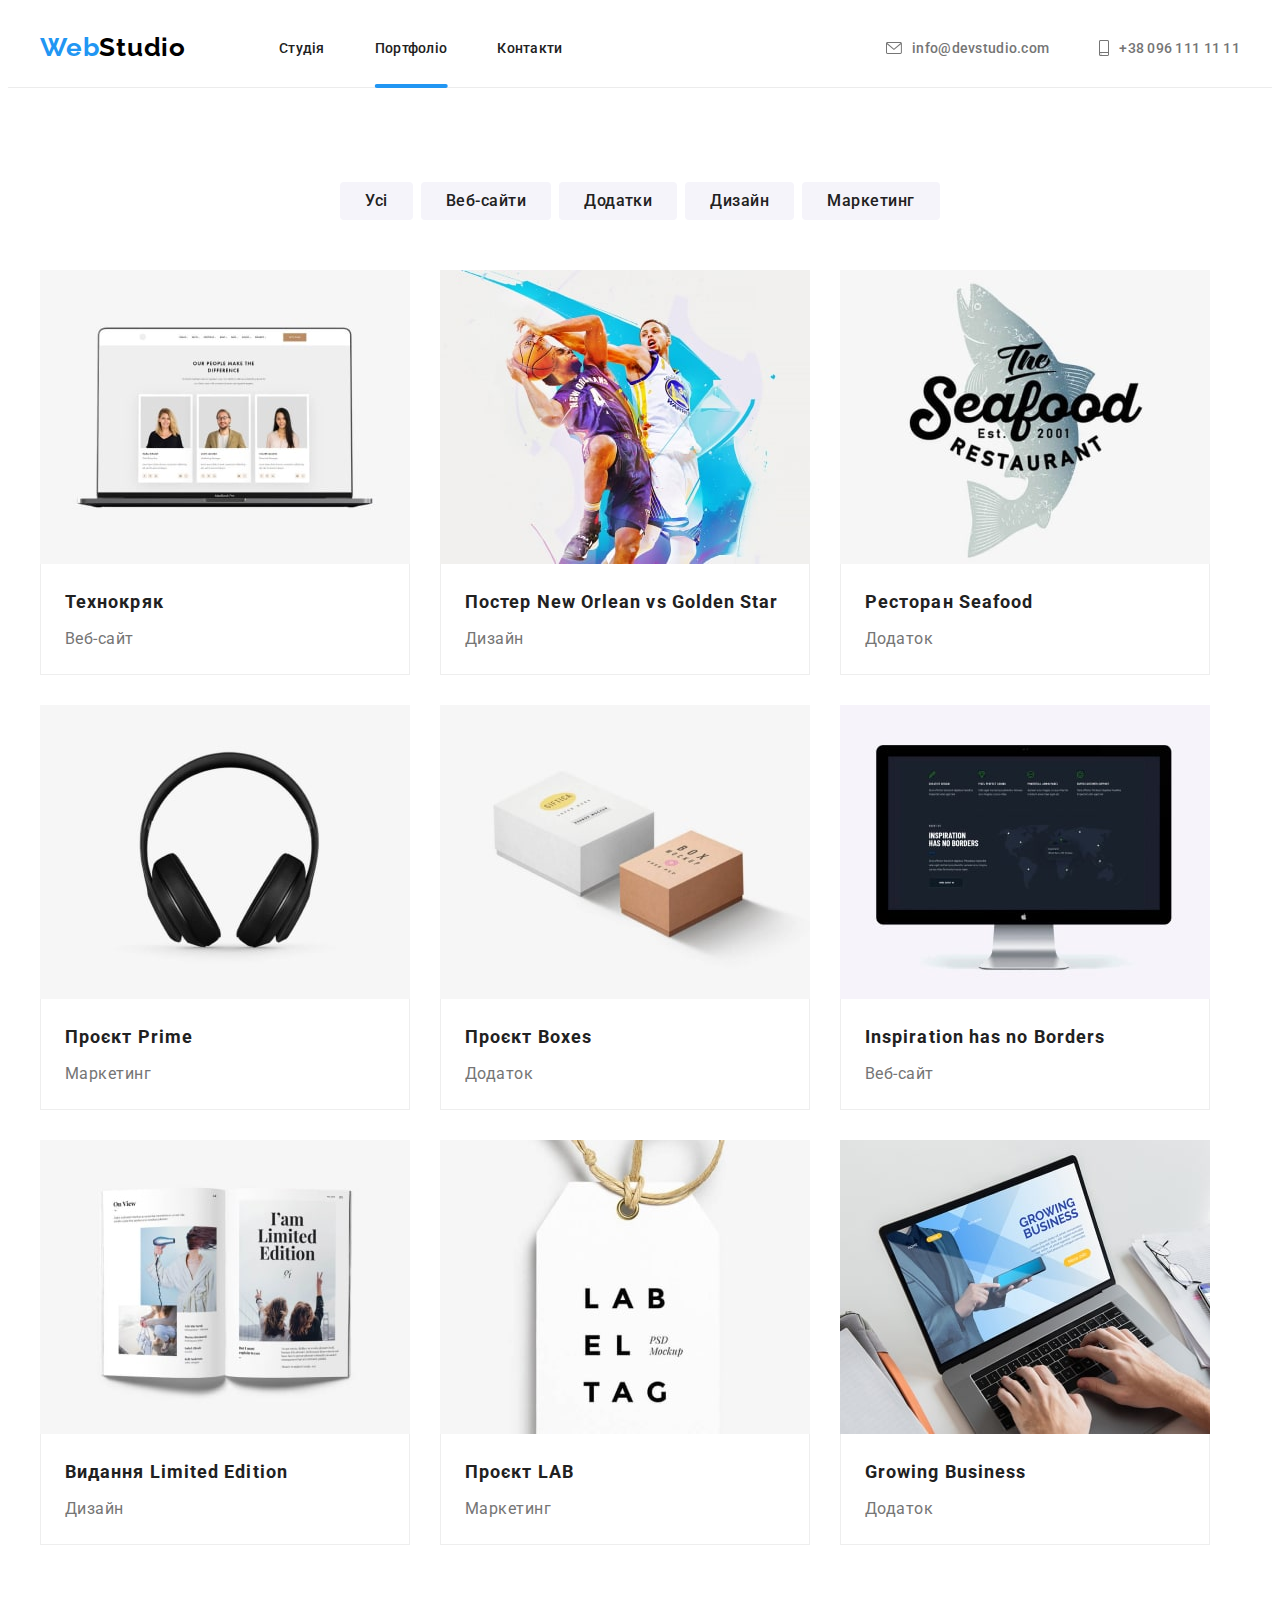
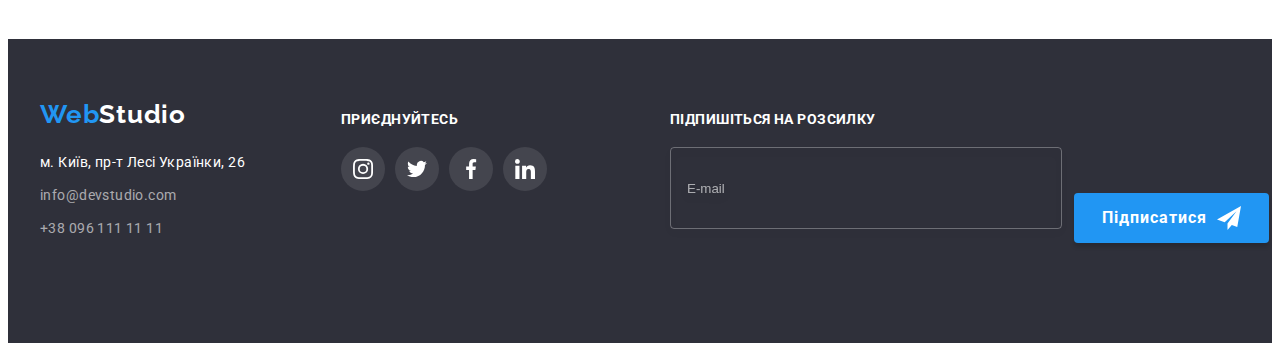
==== portfolio.html @ cdec8ac4 "Build-1" ====
<!DOCTYPE html>
<html lang="en">
  <head>
    <meta charset="UTF-8" />
    <meta http-equiv="X-UA-Compatible" content="IE=edge" />
    <meta name="viewport" content="width=device-width, initial-scale=1.0" />
    <link
      rel="stylesheet"
      href="https://cdnjs.cloudflare.com/ajax/libs/modern-normalize/1.1.0/modern-normalize.min.css"
      integrity="sha512-wpPYUAdjBVSE4KJnH1VR1HeZfpl1ub8YT/NKx4PuQ5NmX2tKuGu6U/JRp5y+Y8XG2tV+wKQpNHVUX03MfMFn9Q=="
      crossorigin="anonymous"
      referrerpolicy="no-referrer"
    />
    <link rel="stylesheet" href="./css/main.min.css" />
    <title>Портфоліо</title>
    <link rel="preconnect" href="https://fonts.googleapis.com" />
    <link rel="preconnect" href="https://fonts.gstatic.com" crossorigin />
    <link
      href="https://fonts.googleapis.com/css2?family=Raleway:wght@700&family=Roboto:wght@400;500;700;900&display=swap"
      rel="stylesheet"
    />
  </head>

  <body>
    <header class="header">
      <div class="container">
        <a href="./index.html" class="header__logo link"><span>Web</span>Studio</a>

        <nav class="header-nav">
          <ul class="header-nav__list list">
            <li><a href="./index.html" class="header-nav__link link">Студія</a></li>
            <li><a href="./portfolio.html" class="header-nav__link link current">Портфоліо</a></li>
            <li><a href="#" class="header-nav__link link">Контакти</a></li>
          </ul>
        </nav>

        <ul class="header-address list">
          <li>
            <a href="mailto:info@devstudio.com" class="header-address__link link">
              <svg class="header-address__icon" width="16" height="16">
                <use href="./images/icons.svg#konvert"></use>
              </svg>
              info@devstudio.com
            </a>
          </li>
          <li>
            <a href="tel:+380961111111" class="header-address__link link">
              <svg class="header-address__icon" width="10" height="16">
                <use href="./images/icons.svg#smartphone"></use>
              </svg>
              +38 096 111 11 11
            </a>
          </li>
        </ul>
      </div>
    </header>

    <main>
      <section class="features section">
        <div class="container">
          <ul class="features__list-buttons list">
            <li class="features__button-item"><button type="button" class="features__button btn">Усі</button></li>

            <li class="features__button-item"><button type="button" class="features__button btn">Веб-сайти</button></li>

            <li class="features__button-item"><button type="button" class="features__button btn">Додатки</button></li>

            <li class="features__button-item"><button type="button" class="features__button btn">Дизайн</button></li>

            <li class="features__button-item"><button type="button" class="features__button btn">Маркетинг</button></li>
          </ul>

          <ul class="features__list list">
            <li class="features__items">
              <a href="#" class="features__link link">
                <div class="features__thumb">
                  <img class="features__img" src="./images/portfolio_img_1.jpg" alt="Ноутбук з веб-сайтом" />
                  <p class="features__info">
                    Ресурс пропонує комплексні пропозиції з різним рівнем функціоналу та сервісів. Все це дозволить
                    відвідувачу отримати вичерпні відомості про компанію чи приватну особу.
                  </p>
                </div>
                <div class="features__desc">
                  <h3 class="features__title">Технокряк</h3>
                  <p class="features__text">Веб-сайт</p>
                </div>
              </a>
            </li>

            <li class="features__items">
              <a href="#" class="features__link link">
                <div class="features__thumb">
                  <img class="features__img" src="./images/portfolio_img_2.jpg" alt="Два баскетболіста змагаються за м'яч" />
                  <p class="features__info">
                    Ресурс пропонує комплексні пропозиції з різним рівнем функціоналу та сервісів. Все це дозволить
                    відвідувачу отримати вичерпні відомості про компанію чи приватну особу.
                  </p>
                </div>
                <div class="features__desc">
                  <h3 class="features__title">Постер New Orlean vs Golden Star</h3>
                  <p class="features__text">Дизайн</p>
                </div>
              </a>
            </li>

            <li class="features__items">
              <a href="#" class="features__link link">
                <div class="features__thumb">
                  <img class="features__img" src="./images/portfolio_img_3.jpg" alt="Лого ресторану Seafood" />
                  <p class="features__info">
                    Ресурс пропонує комплексні пропозиції з різним рівнем функціоналу та сервісів. Все це дозволить
                    відвідувачу отримати вичерпні відомості про компанію чи приватну особу.
                  </p>
                </div>
                <div class="features__desc">
                  <h3 class="features__title">Ресторан Seafood</h3>
                  <p class="features__text">Додаток</p>
                </div>
              </a>
            </li>

            <li class="features__items">
              <a href="#" class="features__link link">
                <div class="features__thumb">
                  <img class="features__img" src="./images/portfolio_img_4.jpg" alt="Навушники" />
                  <p class="features__info">
                    Ресурс пропонує комплексні пропозиції з різним рівнем функціоналу та сервісів. Все це дозволить
                    відвідувачу отримати вичерпні відомості про компанію чи приватну особу.
                  </p>
                </div>
                <div class="features__desc">
                  <h3 class="features__title">Проєкт Prime</h3>
                  <p class="features__text">Маркетинг</p>
                </div>
              </a>
            </li>

            <li class="features__items">
              <a href="#" class="features__link link">
                <div class="features__thumb">
                  <img class="features__img" src="./images/portfolio_img_5.jpg" alt="Біла та бєжева коробочки" />
                  <p class="features__info">
                    Ресурс пропонує комплексні пропозиції з різним рівнем функціоналу та сервісів. Все це дозволить
                    відвідувачу отримати вичерпні відомості про компанію чи приватну особу.
                  </p>
                </div>
                <div class="features__desc">
                  <h3 class="features__title">Проєкт Boxes</h3>
                  <p class="features__text">Додаток</p>
                </div>
              </a>
            </li>

            <li class="features__items">
              <a href="#" class="features__link link">
                <div class="features__thumb">
                  <img class="features__img" src="./images/portfolio_img_6.jpg" alt="Монітор з веб-сайтом" />
                  <p class="features__info">
                    Ресурс пропонує комплексні пропозиції з різним рівнем функціоналу та сервісів. Все це дозволить
                    відвідувачу отримати вичерпні відомості про компанію чи приватну особу.
                  </p>
                </div>
                <div class="features__desc">
                  <h3 class="features__title">Inspiration has no Borders</h3>
                  <p class="features__text">Веб-сайт</p>
                </div>
              </a>
            </li>

            <li class="features__items">
              <a href="#" class="features__link link">
                <div class="features__thumb">
                  <img
                    class="features__img"
                    src="./images/portfolio_img_7.jpg"
                    alt="Журнал із заголовком 'I'm Limited Edition'"
                  />
                  <p class="features__info">
                    Ресурс пропонує комплексні пропозиції з різним рівнем функціоналу та сервісів. Все це дозволить
                    відвідувачу отримати вичерпні відомості про компанію чи приватну особу.
                  </p>
                </div>
                <div class="features__desc">
                  <h3 class="features__title">Видання Limited Edition</h3>
                  <p class="features__text">Дизайн</p>
                </div>
              </a>
            </li>

            <li class="features__items">
              <a href="#" class="features__link link">
                <div class="features__thumb">
                  <img class="features__img" src="./images/portfolio_img_8.jpg" alt="Бірка з надписом LAB EL TAG" />
                  <p class="features__info">
                    Ресурс пропонує комплексні пропозиції з різним рівнем функціоналу та сервісів. Все це дозволить
                    відвідувачу отримати вичерпні відомості про компанію чи приватну особу.
                  </p>
                </div>
                <div class="features__desc">
                  <h3 class="features__title">Проєкт LAB</h3>
                  <p class="features__text">Маркетинг</p>
                </div>
              </a>
            </li>

            <li class="features__items">
              <a href="#" class="features__link link">
                <div class="features__thumb">
                  <img class="features__img" src="./images/portfolio_img_9.jpg" alt="Процес роботи за ноутбуком" />
                  <p class="features__info">
                    Ресурс пропонує комплексні пропозиції з різним рівнем функціоналу та сервісів. Все це дозволить
                    відвідувачу отримати вичерпні відомості про компанію чи приватну особу.
                  </p>
                </div>
                <div class="features__desc">
                  <h3 class="features__title">Growing Business</h3>
                  <p class="features__text">Додаток</p>
                </div>
              </a>
            </li>
          </ul>
        </div>
      </section>
    </main>

    <footer class="footer">
      <div class="container">
        <section class="footer__section">
          <div class="footer__address">
            <a href="./index.html" class="footer__logo link"><span>Web</span>Studio</a>

            <ul class="footer__address-list list">
              <li class="footer__address-item">
                <a
                  href="https://goo.gl/maps/K3Tcxi26pdAdYk2GA"
                  target="_blank"
                  rel="noopener noreferrer nofollow"
                  class="footer__links link"
                  >м. Київ, пр-т Лесі Українки, 26
                </a>
              </li>
              <li class="footer__address-item">
                <a href="mailto:info@devstudio.com" class="footer__links link">info@devstudio.com</a>
              </li>
              <li class="footer__address-item">
                <a href="tel:+380961111111" class="footer__links link">+38 096 111 11 11</a>
              </li>
            </ul>
          </div>

          <div class="footer__social">
            <h3 class="footer__social-title">Приєднуйтесь</h3>

            <ul class="footer__social-list list">
              <li class="footer__social-item">
                <a href="#" class="footer__social-link link">
                  <svg class="footer__social-icon" width="20" height="20">
                    <use href="./images/icons.svg#instagram"></use>
                  </svg>
                </a>
              </li>
              <li class="footer__social-item">
                <a href="#" class="footer__social-link link">
                  <svg class="footer__social-icon" width="20" height="20">
                    <use href="./images/icons.svg#twitter"></use>
                  </svg>
                </a>
              </li>
              <li class="footer__social-item">
                <a href="#" class="footer__social-link">
                  <svg class="footer__social-icon" width="20" height="20">
                    <use href="./images/icons.svg#facebook"></use>
                  </svg>
                </a>
              </li>
              <li class="footer__social-item">
                <a href="#" class="footer__social-link">
                  <svg class="footer__social-icon" width="20" height="20">
                    <use href="./images/icons.svg#linkedin"></use>
                  </svg>
                </a>
              </li>
            </ul>
          </div>

          <form class="footer__form">
            <label class="footer__form-field">
              <span class="footer__form-label">Підпишіться на розсилку</span>
              <input class="footer__form-input" type="email" name="email" placeholder="E-mail" required />
            </label>

            <button class="footer__form-button" type="submit">
              Підписатися
              <svg class="footer__form-icon" width="24" height="24">
                <use href="./images/icons.svg#send"></use>
              </svg>
            </button>
          </form>
        </section>
      </div>
    </footer>
  </body>
</html>
---- css/main.min.css ----
:root{--primary-color: #212121;--secondary-color: #ffffff;--tertiary-color: #757575;--quaternary-color: #eeeeee;--accent-color: #2196f3}body{font-family:"Roboto","Raleway",sans-serif;background-color:#fff;color:var(--primary-color)}h1,h2,h3,h4,h5,h6,p,ul{margin:0;padding:0}.link{text-decoration:none}.list{list-style-type:none}.btn{font-family:inherit;font-style:normal}.container{width:1200px;margin:0 auto;padding:0 15px}.section{padding:94px 0}/*! HEADER HEADER HEADER */.header{background-color:#fff;border-bottom:1px solid #ececec;padding:24px 0}.header .container{display:-webkit-box;display:-ms-flexbox;display:flex;-webkit-box-align:center;-ms-flex-align:center;align-items:center}.header__logo{font-family:"Raleway","Roboto",sans-serif;font-weight:700;font-size:26px;line-height:1.1923076923;letter-spacing:.03em;color:#000;margin-right:93px}.header__logo span{color:var(--accent-color)}.header-nav{margin-right:auto}.header-nav__list{display:-webkit-box;display:-ms-flexbox;display:flex}.header-nav__link{font-weight:500;font-size:14px;line-height:1.1428571429;letter-spacing:.02em;color:var(--primary-color);margin-right:50px;padding:32px 0;position:relative;-webkit-transition-timing-function:cubic-bezier(0.4, 0, 0.2, 1);transition-timing-function:cubic-bezier(0.4, 0, 0.2, 1);-webkit-transition:250ms;transition:250ms}.header-nav__link:hover,.header-nav__link:focus{color:var(--accent-color)}.current::after{position:absolute;bottom:0;left:50%;-webkit-transform:translateX(-50%);transform:translateX(-50%);content:"";width:100%;height:4px;background:var(--accent-color);border-radius:2px}.header-address{display:-webkit-box;display:-ms-flexbox;display:flex}.header-address__link{display:-webkit-inline-box;display:-ms-inline-flexbox;display:inline-flex;font-weight:500;font-size:14px;line-height:1.1428571429;letter-spacing:.02em;color:var(--tertiary-color);margin-left:50px;padding:5px 0 5px 0;-webkit-transition-timing-function:cubic-bezier(0.4, 0, 0.2, 1);transition-timing-function:cubic-bezier(0.4, 0, 0.2, 1);-webkit-transition:250ms;transition:250ms}.header-address__link:hover,.header-address__link:focus{color:var(--accent-color)}.header-address__icon{fill:currentColor;margin-right:10px}/*! HERO HERO HERO */.hero{background-color:#2f303a;padding:200px 0;background-image:-webkit-gradient(linear, left top, left bottom, from(rgba(47, 48, 58, 0.4)), to(rgba(47, 48, 58, 0.4))),url(../images/hero-bg.jpg);background-image:linear-gradient(rgba(47, 48, 58, 0.4), rgba(47, 48, 58, 0.4)),url(../images/hero-bg.jpg);background-size:contain;background-repeat:no-repeat;background-position:center;margin:0 auto}.hero__title{font-weight:900;font-size:44px;line-height:1.3636363636;text-align:center;letter-spacing:.06em;text-transform:uppercase;color:var(--secondary-color)}.hero__button{font-weight:700;font-size:16px;line-height:1.875;letter-spacing:.06em;color:var(--secondary-color);background:var(--accent-color);-webkit-box-shadow:0px 4px 4px rgba(0,0,0,.15);box-shadow:0px 4px 4px rgba(0,0,0,.15);border:none;border-radius:4px;cursor:pointer;padding:10px 32px;display:block;margin:30px auto 0 auto;-webkit-transition-timing-function:cubic-bezier(0.4, 0, 0.2, 1);transition-timing-function:cubic-bezier(0.4, 0, 0.2, 1);-webkit-transition:250ms;transition:250ms}.hero__button:hover,.hero__button:focus{background:#188ce8}/*! BENEFITS BENEFITS BENEFITS */.benefits{padding:94px 0}.benefits__list{width:1170px;display:-webkit-box;display:-ms-flexbox;display:flex}.benefits__items{width:270px;min-height:98px}.benefits__items:nth-child(-n+3){margin-right:30px}.benefits__icon-thumb{width:270px;min-height:120px;display:-webkit-box;display:-ms-flexbox;display:flex;-webkit-box-pack:center;-ms-flex-pack:center;justify-content:center;-webkit-box-align:center;-ms-flex-align:center;align-items:center;margin-bottom:30px;background-color:#f5f4fa}.benefits__title{font-size:14px;line-height:1.1428571429;letter-spacing:.03em;text-transform:uppercase;color:var(--primary-color);margin-bottom:10px}.benefits__text{font-size:14px;line-height:1.7142857143;letter-spacing:.03em;color:var(--tertiary-color)}.benefits__icon{display:block}/*! ABOUT ABOUT ABOUT*/.about{padding:0 0 94px 0}.about__title{font-size:36px;line-height:1.1666666667;text-align:center;letter-spacing:.03em;color:var(--primary-color);margin-bottom:50px}.about__list{display:-webkit-box;display:-ms-flexbox;display:flex}.about__items{position:relative}.about__items:nth-child(-n+2){margin-right:30px}.about__desc{position:absolute;bottom:0;left:0;font-style:normal;font-size:14px;line-height:1.1428571429;text-align:center;letter-spacing:.03em;text-transform:uppercase;color:#fff;width:100%;padding:27px 0;background:rgba(47,48,58,.8)}/*! TEAM TEAM TEAM */.team{background-color:#f5f4fa}.team__title{font-size:36px;line-height:1.1666666667;text-align:center;letter-spacing:.03em;color:var(--primary-color);margin-bottom:50px}.team__list{width:1170px;min-height:368px;display:-webkit-box;display:-ms-flexbox;display:flex}.team__items{background-color:#fff;width:270px;min-height:368px;-webkit-box-shadow:0px 1px 3px rgba(0,0,0,.12),0px 1px 1px rgba(0,0,0,.14),0px 2px 1px rgba(0,0,0,.2);box-shadow:0px 1px 3px rgba(0,0,0,.12),0px 1px 1px rgba(0,0,0,.14),0px 2px 1px rgba(0,0,0,.2);border-radius:0px 0px 4px 4px;padding-bottom:30px}.team__items:nth-child(-n+3){margin-right:30px}.team__img{display:block}.team__desc{padding-top:30px}.team__user{font-weight:500;font-size:16px;line-height:1.1875;text-align:center;letter-spacing:.03em;color:var(--primary-color);margin-bottom:10px}.team__text{font-size:16px;line-height:1.1875;text-align:center;letter-spacing:.03em;color:var(--tertiary-color);margin-bottom:16px}.team__link-list{width:100%;padding:0 32px;display:-webkit-box;display:-ms-flexbox;display:flex}.team__link-item:not(:last-child){margin-right:10px}.team__link{display:-webkit-inline-box;display:-ms-inline-flexbox;display:inline-flex;width:44px;height:44px;background-color:var(--secondary-color);border-radius:50%;-webkit-box-pack:center;-ms-flex-pack:center;justify-content:center;-webkit-box-align:center;-ms-flex-align:center;align-items:center;color:#afb1b8;-webkit-transition-timing-function:cubic-bezier(0.4, 0, 0.2, 1);transition-timing-function:cubic-bezier(0.4, 0, 0.2, 1);-webkit-transition:250ms;transition:250ms}.team__link:hover,.team__link:focus{background-color:var(--accent-color);color:#fff}.team__link-icon{fill:currentColor}/*! CLIENT CLIENT CLIENT */.client__title{font-size:36px;line-height:1.1666666667;text-align:center;letter-spacing:.03em;color:var(--primary-color);margin-bottom:50px}.client__list{width:1170px;min-height:92px;display:-webkit-box;display:-ms-flexbox;display:flex}.client__item:not(:last-child){margin-right:30px}.client__link{display:-webkit-inline-box;display:-ms-inline-flexbox;display:inline-flex;-webkit-box-pack:center;-ms-flex-pack:center;justify-content:center;-webkit-box-align:center;-ms-flex-align:center;align-items:center;width:170px;height:92px;border:1px solid #afb1b8;border-radius:4px;color:#afb1b8;-webkit-transition-timing-function:cubic-bezier(0.4, 0, 0.2, 1);transition-timing-function:cubic-bezier(0.4, 0, 0.2, 1);-webkit-transition:250ms;transition:250ms}.client__link:hover,.client__link:focus{border:1px solid var(--accent-color);color:var(--accent-color)}.client__icon{fill:currentColor}/*! FOOTER FOOTER FOOTER */.footer{background-color:#2f303a;padding:60px 0;max-height:252px}.footer__section{display:-webkit-box;display:-ms-flexbox;display:flex}.footer__address{margin-right:70px}.footer__logo{font-family:"Raleway","Roboto",sans-serif;font-weight:700;font-size:26px;line-height:1.1923076923;letter-spacing:.03em;color:#fff}.footer__logo span{color:var(--accent-color)}.footer__address-list{width:231px;min-height:81px;margin-top:20px;display:block}.footer__links{font-size:14px;line-height:1.7142857143;letter-spacing:.03em;font-style:normal;color:#fff;display:block;-webkit-transition-timing-function:cubic-bezier(0.4, 0, 0.2, 1);transition-timing-function:cubic-bezier(0.4, 0, 0.2, 1);-webkit-transition:250ms;transition:250ms}.footer__address-item:not(:last-child){margin-bottom:9px}.footer__address-item:not(:first-child) .footer__links{color:rgba(255,255,255,.6)}.footer__address-item:hover .footer__links,.footer__address-item:focus .footer__links{color:var(--accent-color)}.footer__social{width:206px;min-height:132px;padding:12px 0 40px 0;margin-right:auto}.footer__social-title{font-size:14px;line-height:1.1428571429;letter-spacing:.03em;text-transform:uppercase;color:var(--secondary-color);margin-bottom:20px}.footer__social-list{width:100%;padding:0;display:-webkit-box;display:-ms-flexbox;display:flex}.footer__social-item:not(:last-child){margin-right:10px}.footer__social-link{display:-webkit-inline-box;display:-ms-inline-flexbox;display:inline-flex;width:44px;height:44px;background-color:rgba(255,255,255,.1);border-radius:50%;-webkit-box-pack:center;-ms-flex-pack:center;justify-content:center;-webkit-box-align:center;-ms-flex-align:center;align-items:center;color:#fff;-webkit-transition-timing-function:cubic-bezier(0.4, 0, 0.2, 1);transition-timing-function:cubic-bezier(0.4, 0, 0.2, 1);-webkit-transition:250ms;transition:250ms}.footer__social-link:hover,.footer__social-link:focus{background-color:var(--accent-color)}.footer__social-icon{fill:currentColor}.footer__form{display:-webkit-box;display:-ms-flexbox;display:flex;width:570px;height:132px;padding:12px 0 34px 0}.footer__form-field{margin-right:12px}.footer__form-label{display:block;font-family:"Roboto";font-style:normal;font-weight:700;font-size:14px;line-height:1.1428571429;letter-spacing:.03em;text-transform:uppercase;color:var(--secondary-color);margin-bottom:20px}.footer__form-input{width:358px;height:50px;padding:15px 16px;border:1px solid rgba(255,255,255,.3);-webkit-filter:drop-shadow(0px 4px 4px rgba(0, 0, 0, 0.15));filter:drop-shadow(0px 4px 4px rgba(0, 0, 0, 0.15));border-radius:4px;background-color:inherit;color:rgba(255,255,255,.6)}.footer__form-input::-webkit-input-placeholder{color:rgba(255,255,255,.6)}.footer__form-input::-moz-placeholder{color:rgba(255,255,255,.6)}.footer__form-input:-ms-input-placeholder{color:rgba(255,255,255,.6)}.footer__form-input::-ms-input-placeholder{color:rgba(255,255,255,.6)}.footer__form-input::placeholder{color:rgba(255,255,255,.6)}.footer__form-button{display:inline-block;width:358px;height:50px;padding:10px 28px;margin-top:auto;font-family:"Roboto";font-style:normal;font-weight:700;font-size:16px;line-height:1.875;display:-webkit-box;display:-ms-flexbox;display:flex;-webkit-box-pack:center;-ms-flex-pack:center;justify-content:center;-webkit-box-align:center;-ms-flex-align:center;align-items:center;letter-spacing:.06em;color:var(--secondary-color);background-color:var(--accent-color);-webkit-box-shadow:0px 4px 4px rgba(0,0,0,.15);box-shadow:0px 4px 4px rgba(0,0,0,.15);border-radius:4px;border:none;cursor:pointer;-webkit-transition-timing-function:cubic-bezier(0.4, 0, 0.2, 1);transition-timing-function:cubic-bezier(0.4, 0, 0.2, 1);-webkit-transition:250ms;transition:250ms}.footer__form-button:hover,.footer__form-button:focus{background:#188ce8}.footer__form-icon{fill:currentColor;margin-left:10px}.backdrop{position:fixed;top:0;left:0;width:100%;height:100%;background:rgba(0,0,0,.2);-webkit-transform:scale(1);transform:scale(1);opacity:1;-webkit-transition-timing-function:cubic-bezier(0.4, 0, 0.2, 1);transition-timing-function:cubic-bezier(0.4, 0, 0.2, 1);-webkit-transition:250ms;transition:250ms}.is-hidden{visibility:hidden;opacity:0;pointer-events:none;-webkit-transform:scale(1.05);transform:scale(1.05)}.modal{position:absolute;top:50%;left:50%;-webkit-transform:translate(-50%, -50%);transform:translate(-50%, -50%);width:528px;min-height:581px;background:#fff;-webkit-box-shadow:0px 1px 3px rgba(0,0,0,.12),0px 1px 1px rgba(0,0,0,.14),0px 2px 1px rgba(0,0,0,.2);box-shadow:0px 1px 3px rgba(0,0,0,.12),0px 1px 1px rgba(0,0,0,.14),0px 2px 1px rgba(0,0,0,.2);border-radius:4px;padding:40px}.modal__exit-button{position:absolute;top:8px;right:8px;display:-webkit-box;display:-ms-flexbox;display:flex;-webkit-box-pack:center;-ms-flex-pack:center;justify-content:center;-webkit-box-align:center;-ms-flex-align:center;align-items:center;width:30px;height:30px;margin:0;padding:0;background-color:#fff;border:1px solid rgba(0,0,0,.1);border-radius:50%;color:#000;cursor:pointer;-webkit-transition-timing-function:cubic-bezier(0.4, 0, 0.2, 1);transition-timing-function:cubic-bezier(0.4, 0, 0.2, 1);-webkit-transition:250ms;transition:250ms}.modal__exit-button:hover,.modal__exit-button:focus{color:var(--accent-color)}.modal__exit-icon{fill:currentColor}.modal__form-title{font-family:"Roboto";font-style:normal;font-size:20px;line-height:1.15;text-align:center;letter-spacing:.03em;color:var(--primary-color);margin-bottom:12px}.modal__form-field{display:-webkit-box;display:-ms-flexbox;display:flex;-webkit-box-orient:vertical;-webkit-box-direction:normal;-ms-flex-direction:column;flex-direction:column;position:relative;margin-bottom:10px}.modal__form-label{font-family:"Roboto";font-style:normal;font-size:12px;line-height:1.1666666667;letter-spacing:.01em;color:var(--tertiary-color);margin-bottom:4px}.modal__form-input{display:inline-block;width:448px;height:40px;border:1px solid rgba(33,33,33,.2);border-radius:4px;padding:12px 42px;font-family:"Roboto";font-style:normal;font-size:12px;line-height:1.1666666667;letter-spacing:.01em;color:var(--primary-color);-webkit-transition-timing-function:cubic-bezier(0.4, 0, 0.2, 1);transition-timing-function:cubic-bezier(0.4, 0, 0.2, 1);-webkit-transition:250ms;transition:250ms}.modal__form-input-icon{fill:var(--primary-color);display:inline-block;position:absolute;left:12px;bottom:11px;fill:currentColor;-webkit-transition-timing-function:cubic-bezier(0.4, 0, 0.2, 1);transition-timing-function:cubic-bezier(0.4, 0, 0.2, 1);-webkit-transition:250ms;transition:250ms}.modal__form-field:focus-within .modal__form-input,.modal__form-field:focus-within .modal__form-textarea{border:1px solid var(--accent-color);outline:none}.modal__form-field:focus-within{color:var(--accent-color)}.modal__form-textarea{width:448px;height:120px;resize:none;border:1px solid rgba(33,33,33,.2);border-radius:4px;padding:12px 16px;font-family:"Roboto";font-style:normal;font-size:12px;line-height:1.1666666667;letter-spacing:.01em;color:var(--primary-color);-webkit-transition-timing-function:cubic-bezier(0.4, 0, 0.2, 1);transition-timing-function:cubic-bezier(0.4, 0, 0.2, 1);-webkit-transition:250ms;transition:250ms}.modal__form-textarea::-webkit-input-placeholder{font-family:"Roboto";font-style:normal;font-size:12px;line-height:1.1666666667;letter-spacing:.01em;color:rgba(117,117,117,.5)}.modal__form-textarea::-moz-placeholder{font-family:"Roboto";font-style:normal;font-size:12px;line-height:1.1666666667;letter-spacing:.01em;color:rgba(117,117,117,.5)}.modal__form-textarea:-ms-input-placeholder{font-family:"Roboto";font-style:normal;font-size:12px;line-height:1.1666666667;letter-spacing:.01em;color:rgba(117,117,117,.5)}.modal__form-textarea::-ms-input-placeholder{font-family:"Roboto";font-style:normal;font-size:12px;line-height:1.1666666667;letter-spacing:.01em;color:rgba(117,117,117,.5)}.modal__form-textarea::placeholder{font-family:"Roboto";font-style:normal;font-size:12px;line-height:1.1666666667;letter-spacing:.01em;color:rgba(117,117,117,.5)}.modal__form-checkbox-field{display:-webkit-box;display:-ms-flexbox;display:flex;-webkit-box-align:center;-ms-flex-align:center;align-items:center;margin:20px 0 30px 0}.modal__form-checkbox{-webkit-appearance:none;-moz-appearance:none;appearance:none;position:absolute}.modal__form-checkbox-icon-span{display:-webkit-box;display:-ms-flexbox;display:flex;-webkit-box-pack:center;-ms-flex-pack:center;justify-content:center;-webkit-box-align:center;-ms-flex-align:center;align-items:center;width:16px;height:15px;color:var(--secondary-color);border:2px solid var(--primary-color);border-radius:2px;margin-right:7px;-webkit-transition-timing-function:cubic-bezier(0.4, 0, 0.2, 1);transition-timing-function:cubic-bezier(0.4, 0, 0.2, 1);-webkit-transition:250ms;transition:250ms}.modal__form-checkbox-icon{fill:currentColor}.modal__form-checkbox:checked+.modal__form-checkbox-icon-span{background-color:var(--accent-color);border:2px solid var(--accent-color)}.modal__form-checkbox-label{display:inline-block;font-family:"Roboto";font-style:normal;font-size:14px;line-height:1.7142857143;letter-spacing:.03em;color:var(--tertiary-color);-webkit-user-select:none;-moz-user-select:none;-ms-user-select:none;user-select:none}.modal__form-checkbox-link{color:var(--accent-color)}.modal__form-button{display:block;padding:10px 52px;margin:0 auto;font-family:"Roboto";font-style:normal;font-weight:700;font-size:16px;line-height:1.875;letter-spacing:.06em;color:var(--secondary-color);background:var(--accent-color);-webkit-box-shadow:0px 4px 4px rgba(0,0,0,.15);box-shadow:0px 4px 4px rgba(0,0,0,.15);border-radius:4px;border:none;cursor:pointer;-webkit-transition-timing-function:cubic-bezier(0.4, 0, 0.2, 1);transition-timing-function:cubic-bezier(0.4, 0, 0.2, 1);-webkit-transition:250ms;transition:250ms}.modal__form-button:hover,.modal__form-button:focus{background:#188ce8}.features__list-buttons{display:-webkit-box;display:-ms-flexbox;display:flex;-webkit-box-pack:center;-ms-flex-pack:center;justify-content:center;margin-bottom:50px}.features__button-item:nth-child(-n+4){margin-right:8px}.features__button{cursor:pointer;font-weight:500;font-size:16px;line-height:1.625;text-align:center;letter-spacing:.03em;color:var(--primary-color);background:#f5f4fa;border-radius:4px;border:0;padding:6px 22px;-webkit-transition-timing-function:cubic-bezier(0.4, 0, 0.2, 1);transition-timing-function:cubic-bezier(0.4, 0, 0.2, 1);-webkit-transition:250ms;transition:250ms}.features__button:first-child{padding:6px 25px}.features__button:hover,.features__button:focus{color:var(--secondary-color);background:var(--accent-color);-webkit-box-shadow:0px 3px 1px rgba(0,0,0,.1),0px 1px 2px rgba(0,0,0,.08),0px 2px 2px rgba(0,0,0,.12);box-shadow:0px 3px 1px rgba(0,0,0,.1),0px 1px 2px rgba(0,0,0,.08),0px 2px 2px rgba(0,0,0,.12);border-radius:4px}.features__list{display:-webkit-box;display:-ms-flexbox;display:flex;-ms-flex-wrap:wrap;flex-wrap:wrap;gap:30px}.features__items{background:#fff;width:370px;min-height:404px;-webkit-transition-timing-function:cubic-bezier(0.4, 0, 0.2, 1);transition-timing-function:cubic-bezier(0.4, 0, 0.2, 1);-webkit-transition:250ms;transition:250ms}.features__items:hover,.features__items:focus{-webkit-box-shadow:0px 1px 1px rgba(0,0,0,.12),0px 4px 4px rgba(0,0,0,.06),1px 4px 6px rgba(0,0,0,.16);box-shadow:0px 1px 1px rgba(0,0,0,.12),0px 4px 4px rgba(0,0,0,.06),1px 4px 6px rgba(0,0,0,.16)}.features__img{display:block}.features__desc{padding:20px 24px;border:1px solid #eee;border-top:none}.features__title{font-size:18px;line-height:2;letter-spacing:.06em;color:var(--primary-color);margin-bottom:4px}.features__text{font-size:16px;line-height:1.875;letter-spacing:.03em;color:var(--tertiary-color)}.features__thumb{position:relative;overflow:hidden}.features__info{position:absolute;top:0;left:0;width:100%;height:100%;display:-webkit-box;display:-ms-flexbox;display:flex;-webkit-box-pack:center;-ms-flex-pack:center;justify-content:center;-webkit-box-align:center;-ms-flex-align:center;align-items:center;font-family:"Roboto";font-style:normal;font-size:18px;line-height:1.5555555556;letter-spacing:.03em;color:#fff;padding:63px 24px;background:rgba(33,150,243,.9);-webkit-transform:translateY(100%);transform:translateY(100%);-webkit-transition-timing-function:cubic-bezier(0.4, 0, 0.2, 1);transition-timing-function:cubic-bezier(0.4, 0, 0.2, 1);-webkit-transition:250ms;transition:250ms}.features__items:hover .features__info{-webkit-transform:translateY(0);transform:translateY(0)}/*# sourceMappingURL=main.min.css.map */
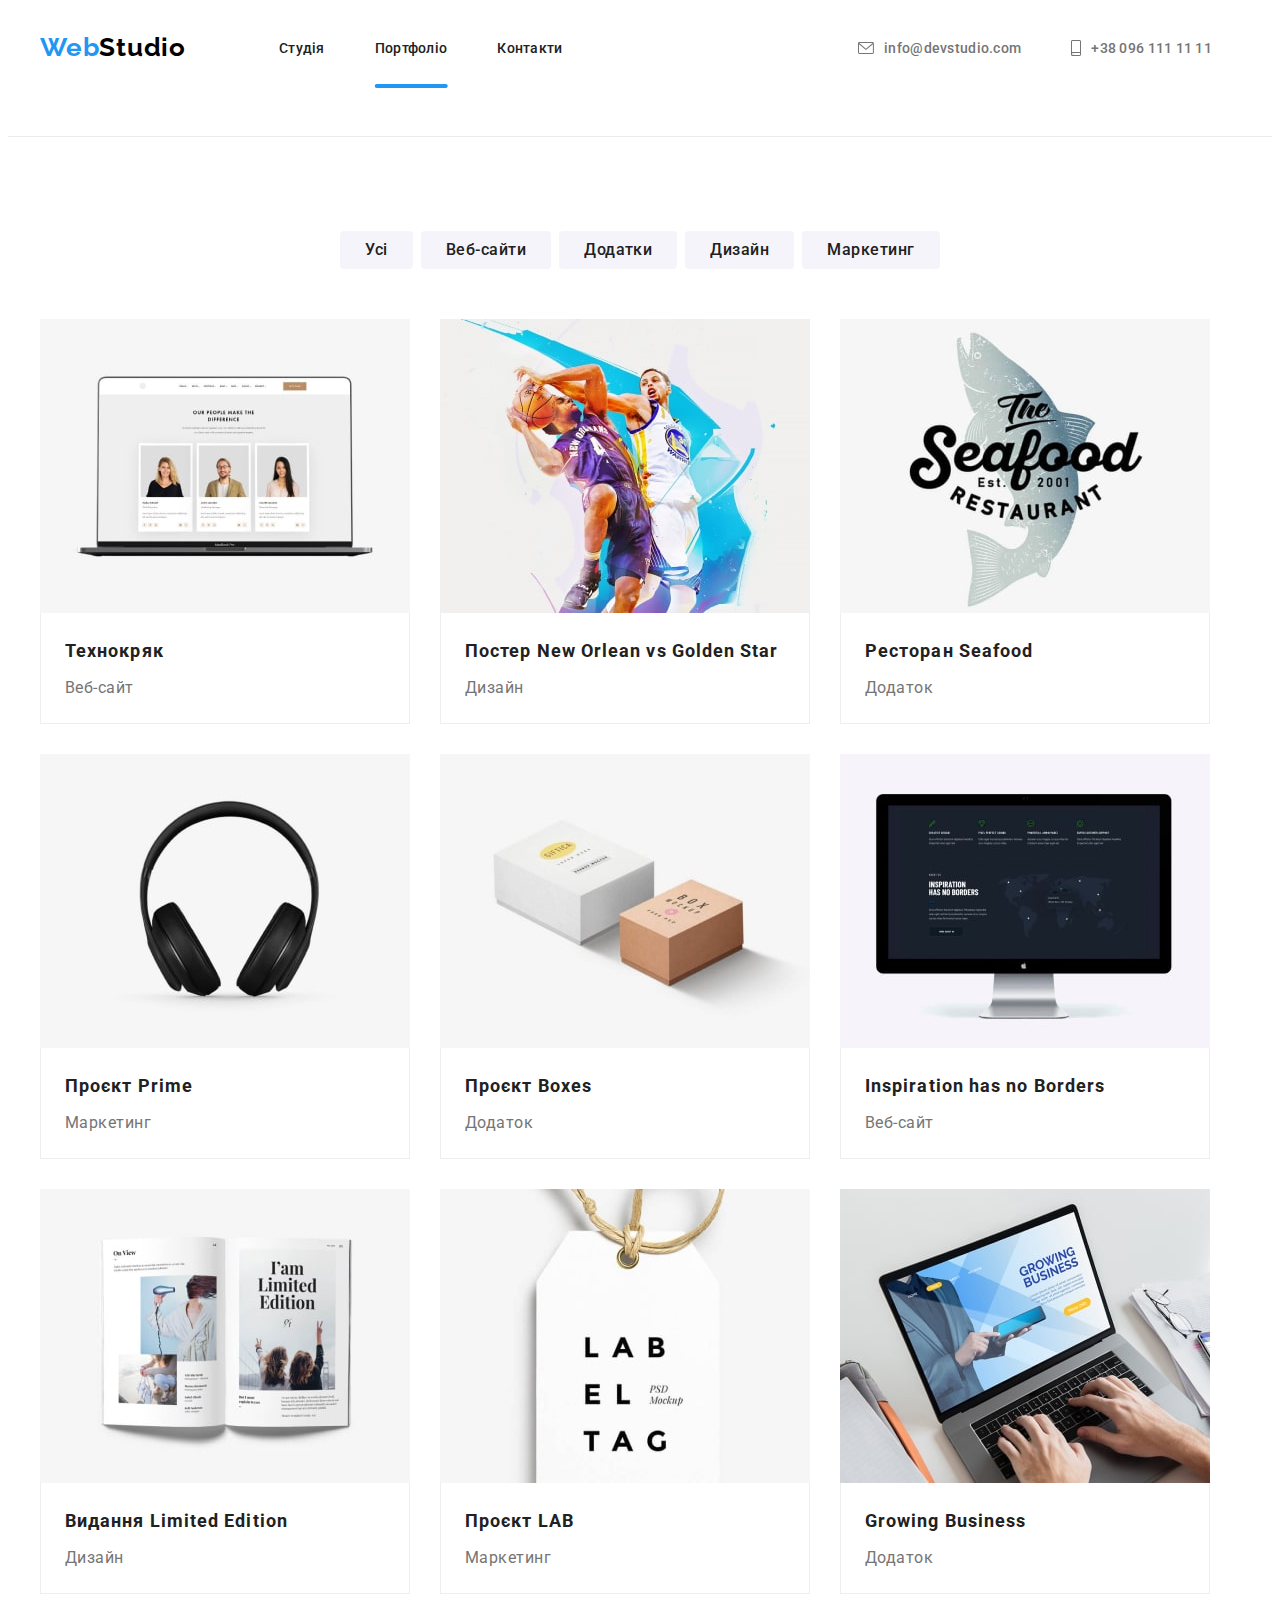
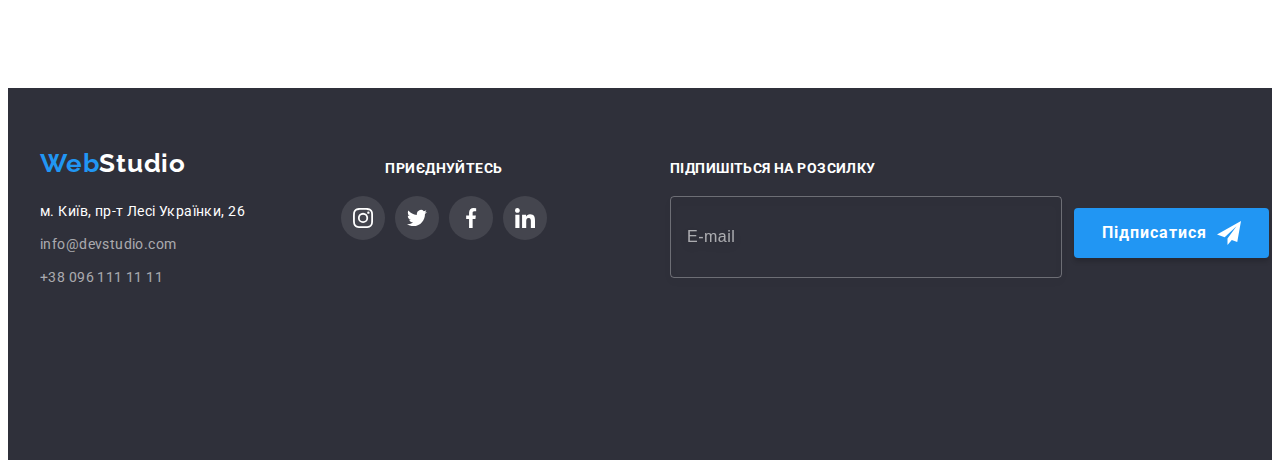
==== commit 27e71a8d: "Build-4" ====
--- a/portfolio.html
+++ b/portfolio.html
@@ -26,32 +26,60 @@
       <div class="container">
         <a href="./index.html" class="header__logo link"><span>Web</span>Studio</a>
 
-        <nav class="header-nav">
-          <ul class="header-nav__list list">
-            <li><a href="./index.html" class="header-nav__link link">Студія</a></li>
-            <li><a href="./portfolio.html" class="header-nav__link link current">Портфоліо</a></li>
-            <li><a href="#" class="header-nav__link link">Контакти</a></li>
-          </ul>
-        </nav>
-
-        <ul class="header-address list">
-          <li>
-            <a href="mailto:info@devstudio.com" class="header-address__link link">
-              <svg class="header-address__icon" width="16" height="16">
-                <use href="./images/icons.svg#konvert"></use>
-              </svg>
-              info@devstudio.com
-            </a>
-          </li>
-          <li>
-            <a href="tel:+380961111111" class="header-address__link link">
-              <svg class="header-address__icon" width="10" height="16">
-                <use href="./images/icons.svg#smartphone"></use>
-              </svg>
-              +38 096 111 11 11
-            </a>
-          </li>
-        </ul>
+        <div class="header__nav-thumb is-closed" data-menu>
+          <div class="header__nav-container">
+            <nav class="header-nav">
+              <ul class="header-nav__list list">
+                <li class="header-nav__item"><a href="./index.html" class="header-nav__link link">Студія</a></li>
+                <li class="header-nav__item">
+                  <a href="./portfolio.html" class="header-nav__link link current">Портфоліо</a>
+                </li>
+                <li class="header-nav__item"><a href="#" class="header-nav__link link">Контакти</a></li>
+              </ul>
+            </nav>
+
+            <ul class="header-address__list list">
+              <li class="header-address__item">
+                <a href="mailto:info@devstudio.com" class="header-address__link link">
+                  <svg class="header-address__icon" width="16" height="16">
+                    <use href="./images/icons.svg#konvert"></use>
+                  </svg>
+                  info@devstudio.com
+                </a>
+              </li>
+              <li class="header-address__item">
+                <a href="tel:+380961111111" class="header-address__link link">
+                  <svg class="header-address__icon" width="10" height="16">
+                    <use href="./images/icons.svg#smartphone"></use>
+                  </svg>
+                  +38 096 111 11 11
+                </a>
+              </li>
+            </ul>
+
+            <ul class="header-social__list list">
+              <li class="header-social__item">
+                <a href="#" class="header-social__link link"> Instagram </a>
+              </li>
+              <li class="header-social__item">
+                <a href="#" class="header-social__link link"> Twitter </a>
+              </li>
+              <li class="header-social__item">
+                <a href="#" class="header-social__link link"> Facebook </a>
+              </li>
+              <li class="header-social__item">
+                <a href="#" class="header-social__link link"> LinkedIn </a>
+              </li>
+            </ul>
+          </div>
+        </div>
+
+        <button type="button" class="header__menu-button btn" aria-expanded="false" data-menu-button>
+          <svg class="header__menu-icon" width="40" height="40" aria-label="Перемикач мобільного меню">
+            <use class="header__menu-open" href="./images/icons.svg#menu"></use>
+            <use class="header__menu-close" href="./images/icons.svg#menu-close"></use>
+          </svg>
+        </button>
       </div>
     </header>
 
@@ -299,5 +327,7 @@
         </section>
       </div>
     </footer>
+
+    <script src="./js/mobile-menu.js"></script>
   </body>
 </html>
--- a/css/main.min.css
+++ b/css/main.min.css
@@ -1 +1 @@
-:root{--primary-color: #212121;--secondary-color: #ffffff;--tertiary-color: #757575;--quaternary-color: #eeeeee;--accent-color: #2196f3}body{font-family:"Roboto","Raleway",sans-serif;background-color:#fff;color:var(--primary-color)}h1,h2,h3,h4,h5,h6,p,ul{margin:0;padding:0}.link{text-decoration:none}.list{list-style-type:none}.btn{font-family:inherit;font-style:normal}.container{width:1200px;margin:0 auto;padding:0 15px}.section{padding:94px 0}/*! HEADER HEADER HEADER */.header{background-color:#fff;border-bottom:1px solid #ececec;padding:24px 0}.header .container{display:-webkit-box;display:-ms-flexbox;display:flex;-webkit-box-align:center;-ms-flex-align:center;align-items:center}.header__logo{font-family:"Raleway","Roboto",sans-serif;font-weight:700;font-size:26px;line-height:1.1923076923;letter-spacing:.03em;color:#000;margin-right:93px}.header__logo span{color:var(--accent-color)}.header-nav{margin-right:auto}.header-nav__list{display:-webkit-box;display:-ms-flexbox;display:flex}.header-nav__link{font-weight:500;font-size:14px;line-height:1.1428571429;letter-spacing:.02em;color:var(--primary-color);margin-right:50px;padding:32px 0;position:relative;-webkit-transition-timing-function:cubic-bezier(0.4, 0, 0.2, 1);transition-timing-function:cubic-bezier(0.4, 0, 0.2, 1);-webkit-transition:250ms;transition:250ms}.header-nav__link:hover,.header-nav__link:focus{color:var(--accent-color)}.current::after{position:absolute;bottom:0;left:50%;-webkit-transform:translateX(-50%);transform:translateX(-50%);content:"";width:100%;height:4px;background:var(--accent-color);border-radius:2px}.header-address{display:-webkit-box;display:-ms-flexbox;display:flex}.header-address__link{display:-webkit-inline-box;display:-ms-inline-flexbox;display:inline-flex;font-weight:500;font-size:14px;line-height:1.1428571429;letter-spacing:.02em;color:var(--tertiary-color);margin-left:50px;padding:5px 0 5px 0;-webkit-transition-timing-function:cubic-bezier(0.4, 0, 0.2, 1);transition-timing-function:cubic-bezier(0.4, 0, 0.2, 1);-webkit-transition:250ms;transition:250ms}.header-address__link:hover,.header-address__link:focus{color:var(--accent-color)}.header-address__icon{fill:currentColor;margin-right:10px}/*! HERO HERO HERO */.hero{background-color:#2f303a;padding:200px 0;background-image:-webkit-gradient(linear, left top, left bottom, from(rgba(47, 48, 58, 0.4)), to(rgba(47, 48, 58, 0.4))),url(../images/hero-bg.jpg);background-image:linear-gradient(rgba(47, 48, 58, 0.4), rgba(47, 48, 58, 0.4)),url(../images/hero-bg.jpg);background-size:contain;background-repeat:no-repeat;background-position:center;margin:0 auto}.hero__title{font-weight:900;font-size:44px;line-height:1.3636363636;text-align:center;letter-spacing:.06em;text-transform:uppercase;color:var(--secondary-color)}.hero__button{font-weight:700;font-size:16px;line-height:1.875;letter-spacing:.06em;color:var(--secondary-color);background:var(--accent-color);-webkit-box-shadow:0px 4px 4px rgba(0,0,0,.15);box-shadow:0px 4px 4px rgba(0,0,0,.15);border:none;border-radius:4px;cursor:pointer;padding:10px 32px;display:block;margin:30px auto 0 auto;-webkit-transition-timing-function:cubic-bezier(0.4, 0, 0.2, 1);transition-timing-function:cubic-bezier(0.4, 0, 0.2, 1);-webkit-transition:250ms;transition:250ms}.hero__button:hover,.hero__button:focus{background:#188ce8}/*! BENEFITS BENEFITS BENEFITS */.benefits{padding:94px 0}.benefits__list{width:1170px;display:-webkit-box;display:-ms-flexbox;display:flex}.benefits__items{width:270px;min-height:98px}.benefits__items:nth-child(-n+3){margin-right:30px}.benefits__icon-thumb{width:270px;min-height:120px;display:-webkit-box;display:-ms-flexbox;display:flex;-webkit-box-pack:center;-ms-flex-pack:center;justify-content:center;-webkit-box-align:center;-ms-flex-align:center;align-items:center;margin-bottom:30px;background-color:#f5f4fa}.benefits__title{font-size:14px;line-height:1.1428571429;letter-spacing:.03em;text-transform:uppercase;color:var(--primary-color);margin-bottom:10px}.benefits__text{font-size:14px;line-height:1.7142857143;letter-spacing:.03em;color:var(--tertiary-color)}.benefits__icon{display:block}/*! ABOUT ABOUT ABOUT*/.about{padding:0 0 94px 0}.about__title{font-size:36px;line-height:1.1666666667;text-align:center;letter-spacing:.03em;color:var(--primary-color);margin-bottom:50px}.about__list{display:-webkit-box;display:-ms-flexbox;display:flex}.about__items{position:relative}.about__items:nth-child(-n+2){margin-right:30px}.about__desc{position:absolute;bottom:0;left:0;font-style:normal;font-size:14px;line-height:1.1428571429;text-align:center;letter-spacing:.03em;text-transform:uppercase;color:#fff;width:100%;padding:27px 0;background:rgba(47,48,58,.8)}/*! TEAM TEAM TEAM */.team{background-color:#f5f4fa}.team__title{font-size:36px;line-height:1.1666666667;text-align:center;letter-spacing:.03em;color:var(--primary-color);margin-bottom:50px}.team__list{width:1170px;min-height:368px;display:-webkit-box;display:-ms-flexbox;display:flex}.team__items{background-color:#fff;width:270px;min-height:368px;-webkit-box-shadow:0px 1px 3px rgba(0,0,0,.12),0px 1px 1px rgba(0,0,0,.14),0px 2px 1px rgba(0,0,0,.2);box-shadow:0px 1px 3px rgba(0,0,0,.12),0px 1px 1px rgba(0,0,0,.14),0px 2px 1px rgba(0,0,0,.2);border-radius:0px 0px 4px 4px;padding-bottom:30px}.team__items:nth-child(-n+3){margin-right:30px}.team__img{display:block}.team__desc{padding-top:30px}.team__user{font-weight:500;font-size:16px;line-height:1.1875;text-align:center;letter-spacing:.03em;color:var(--primary-color);margin-bottom:10px}.team__text{font-size:16px;line-height:1.1875;text-align:center;letter-spacing:.03em;color:var(--tertiary-color);margin-bottom:16px}.team__link-list{width:100%;padding:0 32px;display:-webkit-box;display:-ms-flexbox;display:flex}.team__link-item:not(:last-child){margin-right:10px}.team__link{display:-webkit-inline-box;display:-ms-inline-flexbox;display:inline-flex;width:44px;height:44px;background-color:var(--secondary-color);border-radius:50%;-webkit-box-pack:center;-ms-flex-pack:center;justify-content:center;-webkit-box-align:center;-ms-flex-align:center;align-items:center;color:#afb1b8;-webkit-transition-timing-function:cubic-bezier(0.4, 0, 0.2, 1);transition-timing-function:cubic-bezier(0.4, 0, 0.2, 1);-webkit-transition:250ms;transition:250ms}.team__link:hover,.team__link:focus{background-color:var(--accent-color);color:#fff}.team__link-icon{fill:currentColor}/*! CLIENT CLIENT CLIENT */.client__title{font-size:36px;line-height:1.1666666667;text-align:center;letter-spacing:.03em;color:var(--primary-color);margin-bottom:50px}.client__list{width:1170px;min-height:92px;display:-webkit-box;display:-ms-flexbox;display:flex}.client__item:not(:last-child){margin-right:30px}.client__link{display:-webkit-inline-box;display:-ms-inline-flexbox;display:inline-flex;-webkit-box-pack:center;-ms-flex-pack:center;justify-content:center;-webkit-box-align:center;-ms-flex-align:center;align-items:center;width:170px;height:92px;border:1px solid #afb1b8;border-radius:4px;color:#afb1b8;-webkit-transition-timing-function:cubic-bezier(0.4, 0, 0.2, 1);transition-timing-function:cubic-bezier(0.4, 0, 0.2, 1);-webkit-transition:250ms;transition:250ms}.client__link:hover,.client__link:focus{border:1px solid var(--accent-color);color:var(--accent-color)}.client__icon{fill:currentColor}/*! FOOTER FOOTER FOOTER */.footer{background-color:#2f303a;padding:60px 0;max-height:252px}.footer__section{display:-webkit-box;display:-ms-flexbox;display:flex}.footer__address{margin-right:70px}.footer__logo{font-family:"Raleway","Roboto",sans-serif;font-weight:700;font-size:26px;line-height:1.1923076923;letter-spacing:.03em;color:#fff}.footer__logo span{color:var(--accent-color)}.footer__address-list{width:231px;min-height:81px;margin-top:20px;display:block}.footer__links{font-size:14px;line-height:1.7142857143;letter-spacing:.03em;font-style:normal;color:#fff;display:block;-webkit-transition-timing-function:cubic-bezier(0.4, 0, 0.2, 1);transition-timing-function:cubic-bezier(0.4, 0, 0.2, 1);-webkit-transition:250ms;transition:250ms}.footer__address-item:not(:last-child){margin-bottom:9px}.footer__address-item:not(:first-child) .footer__links{color:rgba(255,255,255,.6)}.footer__address-item:hover .footer__links,.footer__address-item:focus .footer__links{color:var(--accent-color)}.footer__social{width:206px;min-height:132px;padding:12px 0 40px 0;margin-right:auto}.footer__social-title{font-size:14px;line-height:1.1428571429;letter-spacing:.03em;text-transform:uppercase;color:var(--secondary-color);margin-bottom:20px}.footer__social-list{width:100%;padding:0;display:-webkit-box;display:-ms-flexbox;display:flex}.footer__social-item:not(:last-child){margin-right:10px}.footer__social-link{display:-webkit-inline-box;display:-ms-inline-flexbox;display:inline-flex;width:44px;height:44px;background-color:rgba(255,255,255,.1);border-radius:50%;-webkit-box-pack:center;-ms-flex-pack:center;justify-content:center;-webkit-box-align:center;-ms-flex-align:center;align-items:center;color:#fff;-webkit-transition-timing-function:cubic-bezier(0.4, 0, 0.2, 1);transition-timing-function:cubic-bezier(0.4, 0, 0.2, 1);-webkit-transition:250ms;transition:250ms}.footer__social-link:hover,.footer__social-link:focus{background-color:var(--accent-color)}.footer__social-icon{fill:currentColor}.footer__form{display:-webkit-box;display:-ms-flexbox;display:flex;width:570px;height:132px;padding:12px 0 34px 0}.footer__form-field{margin-right:12px}.footer__form-label{display:block;font-family:"Roboto";font-style:normal;font-weight:700;font-size:14px;line-height:1.1428571429;letter-spacing:.03em;text-transform:uppercase;color:var(--secondary-color);margin-bottom:20px}.footer__form-input{width:358px;height:50px;padding:15px 16px;border:1px solid rgba(255,255,255,.3);-webkit-filter:drop-shadow(0px 4px 4px rgba(0, 0, 0, 0.15));filter:drop-shadow(0px 4px 4px rgba(0, 0, 0, 0.15));border-radius:4px;background-color:inherit;color:rgba(255,255,255,.6)}.footer__form-input::-webkit-input-placeholder{color:rgba(255,255,255,.6)}.footer__form-input::-moz-placeholder{color:rgba(255,255,255,.6)}.footer__form-input:-ms-input-placeholder{color:rgba(255,255,255,.6)}.footer__form-input::-ms-input-placeholder{color:rgba(255,255,255,.6)}.footer__form-input::placeholder{color:rgba(255,255,255,.6)}.footer__form-button{display:inline-block;width:358px;height:50px;padding:10px 28px;margin-top:auto;font-family:"Roboto";font-style:normal;font-weight:700;font-size:16px;line-height:1.875;display:-webkit-box;display:-ms-flexbox;display:flex;-webkit-box-pack:center;-ms-flex-pack:center;justify-content:center;-webkit-box-align:center;-ms-flex-align:center;align-items:center;letter-spacing:.06em;color:var(--secondary-color);background-color:var(--accent-color);-webkit-box-shadow:0px 4px 4px rgba(0,0,0,.15);box-shadow:0px 4px 4px rgba(0,0,0,.15);border-radius:4px;border:none;cursor:pointer;-webkit-transition-timing-function:cubic-bezier(0.4, 0, 0.2, 1);transition-timing-function:cubic-bezier(0.4, 0, 0.2, 1);-webkit-transition:250ms;transition:250ms}.footer__form-button:hover,.footer__form-button:focus{background:#188ce8}.footer__form-icon{fill:currentColor;margin-left:10px}.backdrop{position:fixed;top:0;left:0;width:100%;height:100%;background:rgba(0,0,0,.2);-webkit-transform:scale(1);transform:scale(1);opacity:1;-webkit-transition-timing-function:cubic-bezier(0.4, 0, 0.2, 1);transition-timing-function:cubic-bezier(0.4, 0, 0.2, 1);-webkit-transition:250ms;transition:250ms}.is-hidden{visibility:hidden;opacity:0;pointer-events:none;-webkit-transform:scale(1.05);transform:scale(1.05)}.modal{position:absolute;top:50%;left:50%;-webkit-transform:translate(-50%, -50%);transform:translate(-50%, -50%);width:528px;min-height:581px;background:#fff;-webkit-box-shadow:0px 1px 3px rgba(0,0,0,.12),0px 1px 1px rgba(0,0,0,.14),0px 2px 1px rgba(0,0,0,.2);box-shadow:0px 1px 3px rgba(0,0,0,.12),0px 1px 1px rgba(0,0,0,.14),0px 2px 1px rgba(0,0,0,.2);border-radius:4px;padding:40px}.modal__exit-button{position:absolute;top:8px;right:8px;display:-webkit-box;display:-ms-flexbox;display:flex;-webkit-box-pack:center;-ms-flex-pack:center;justify-content:center;-webkit-box-align:center;-ms-flex-align:center;align-items:center;width:30px;height:30px;margin:0;padding:0;background-color:#fff;border:1px solid rgba(0,0,0,.1);border-radius:50%;color:#000;cursor:pointer;-webkit-transition-timing-function:cubic-bezier(0.4, 0, 0.2, 1);transition-timing-function:cubic-bezier(0.4, 0, 0.2, 1);-webkit-transition:250ms;transition:250ms}.modal__exit-button:hover,.modal__exit-button:focus{color:var(--accent-color)}.modal__exit-icon{fill:currentColor}.modal__form-title{font-family:"Roboto";font-style:normal;font-size:20px;line-height:1.15;text-align:center;letter-spacing:.03em;color:var(--primary-color);margin-bottom:12px}.modal__form-field{display:-webkit-box;display:-ms-flexbox;display:flex;-webkit-box-orient:vertical;-webkit-box-direction:normal;-ms-flex-direction:column;flex-direction:column;position:relative;margin-bottom:10px}.modal__form-label{font-family:"Roboto";font-style:normal;font-size:12px;line-height:1.1666666667;letter-spacing:.01em;color:var(--tertiary-color);margin-bottom:4px}.modal__form-input{display:inline-block;width:448px;height:40px;border:1px solid rgba(33,33,33,.2);border-radius:4px;padding:12px 42px;font-family:"Roboto";font-style:normal;font-size:12px;line-height:1.1666666667;letter-spacing:.01em;color:var(--primary-color);-webkit-transition-timing-function:cubic-bezier(0.4, 0, 0.2, 1);transition-timing-function:cubic-bezier(0.4, 0, 0.2, 1);-webkit-transition:250ms;transition:250ms}.modal__form-input-icon{fill:var(--primary-color);display:inline-block;position:absolute;left:12px;bottom:11px;fill:currentColor;-webkit-transition-timing-function:cubic-bezier(0.4, 0, 0.2, 1);transition-timing-function:cubic-bezier(0.4, 0, 0.2, 1);-webkit-transition:250ms;transition:250ms}.modal__form-field:focus-within .modal__form-input,.modal__form-field:focus-within .modal__form-textarea{border:1px solid var(--accent-color);outline:none}.modal__form-field:focus-within{color:var(--accent-color)}.modal__form-textarea{width:448px;height:120px;resize:none;border:1px solid rgba(33,33,33,.2);border-radius:4px;padding:12px 16px;font-family:"Roboto";font-style:normal;font-size:12px;line-height:1.1666666667;letter-spacing:.01em;color:var(--primary-color);-webkit-transition-timing-function:cubic-bezier(0.4, 0, 0.2, 1);transition-timing-function:cubic-bezier(0.4, 0, 0.2, 1);-webkit-transition:250ms;transition:250ms}.modal__form-textarea::-webkit-input-placeholder{font-family:"Roboto";font-style:normal;font-size:12px;line-height:1.1666666667;letter-spacing:.01em;color:rgba(117,117,117,.5)}.modal__form-textarea::-moz-placeholder{font-family:"Roboto";font-style:normal;font-size:12px;line-height:1.1666666667;letter-spacing:.01em;color:rgba(117,117,117,.5)}.modal__form-textarea:-ms-input-placeholder{font-family:"Roboto";font-style:normal;font-size:12px;line-height:1.1666666667;letter-spacing:.01em;color:rgba(117,117,117,.5)}.modal__form-textarea::-ms-input-placeholder{font-family:"Roboto";font-style:normal;font-size:12px;line-height:1.1666666667;letter-spacing:.01em;color:rgba(117,117,117,.5)}.modal__form-textarea::placeholder{font-family:"Roboto";font-style:normal;font-size:12px;line-height:1.1666666667;letter-spacing:.01em;color:rgba(117,117,117,.5)}.modal__form-checkbox-field{display:-webkit-box;display:-ms-flexbox;display:flex;-webkit-box-align:center;-ms-flex-align:center;align-items:center;margin:20px 0 30px 0}.modal__form-checkbox{-webkit-appearance:none;-moz-appearance:none;appearance:none;position:absolute}.modal__form-checkbox-icon-span{display:-webkit-box;display:-ms-flexbox;display:flex;-webkit-box-pack:center;-ms-flex-pack:center;justify-content:center;-webkit-box-align:center;-ms-flex-align:center;align-items:center;width:16px;height:15px;color:var(--secondary-color);border:2px solid var(--primary-color);border-radius:2px;margin-right:7px;-webkit-transition-timing-function:cubic-bezier(0.4, 0, 0.2, 1);transition-timing-function:cubic-bezier(0.4, 0, 0.2, 1);-webkit-transition:250ms;transition:250ms}.modal__form-checkbox-icon{fill:currentColor}.modal__form-checkbox:checked+.modal__form-checkbox-icon-span{background-color:var(--accent-color);border:2px solid var(--accent-color)}.modal__form-checkbox-label{display:inline-block;font-family:"Roboto";font-style:normal;font-size:14px;line-height:1.7142857143;letter-spacing:.03em;color:var(--tertiary-color);-webkit-user-select:none;-moz-user-select:none;-ms-user-select:none;user-select:none}.modal__form-checkbox-link{color:var(--accent-color)}.modal__form-button{display:block;padding:10px 52px;margin:0 auto;font-family:"Roboto";font-style:normal;font-weight:700;font-size:16px;line-height:1.875;letter-spacing:.06em;color:var(--secondary-color);background:var(--accent-color);-webkit-box-shadow:0px 4px 4px rgba(0,0,0,.15);box-shadow:0px 4px 4px rgba(0,0,0,.15);border-radius:4px;border:none;cursor:pointer;-webkit-transition-timing-function:cubic-bezier(0.4, 0, 0.2, 1);transition-timing-function:cubic-bezier(0.4, 0, 0.2, 1);-webkit-transition:250ms;transition:250ms}.modal__form-button:hover,.modal__form-button:focus{background:#188ce8}.features__list-buttons{display:-webkit-box;display:-ms-flexbox;display:flex;-webkit-box-pack:center;-ms-flex-pack:center;justify-content:center;margin-bottom:50px}.features__button-item:nth-child(-n+4){margin-right:8px}.features__button{cursor:pointer;font-weight:500;font-size:16px;line-height:1.625;text-align:center;letter-spacing:.03em;color:var(--primary-color);background:#f5f4fa;border-radius:4px;border:0;padding:6px 22px;-webkit-transition-timing-function:cubic-bezier(0.4, 0, 0.2, 1);transition-timing-function:cubic-bezier(0.4, 0, 0.2, 1);-webkit-transition:250ms;transition:250ms}.features__button:first-child{padding:6px 25px}.features__button:hover,.features__button:focus{color:var(--secondary-color);background:var(--accent-color);-webkit-box-shadow:0px 3px 1px rgba(0,0,0,.1),0px 1px 2px rgba(0,0,0,.08),0px 2px 2px rgba(0,0,0,.12);box-shadow:0px 3px 1px rgba(0,0,0,.1),0px 1px 2px rgba(0,0,0,.08),0px 2px 2px rgba(0,0,0,.12);border-radius:4px}.features__list{display:-webkit-box;display:-ms-flexbox;display:flex;-ms-flex-wrap:wrap;flex-wrap:wrap;gap:30px}.features__items{background:#fff;width:370px;min-height:404px;-webkit-transition-timing-function:cubic-bezier(0.4, 0, 0.2, 1);transition-timing-function:cubic-bezier(0.4, 0, 0.2, 1);-webkit-transition:250ms;transition:250ms}.features__items:hover,.features__items:focus{-webkit-box-shadow:0px 1px 1px rgba(0,0,0,.12),0px 4px 4px rgba(0,0,0,.06),1px 4px 6px rgba(0,0,0,.16);box-shadow:0px 1px 1px rgba(0,0,0,.12),0px 4px 4px rgba(0,0,0,.06),1px 4px 6px rgba(0,0,0,.16)}.features__img{display:block}.features__desc{padding:20px 24px;border:1px solid #eee;border-top:none}.features__title{font-size:18px;line-height:2;letter-spacing:.06em;color:var(--primary-color);margin-bottom:4px}.features__text{font-size:16px;line-height:1.875;letter-spacing:.03em;color:var(--tertiary-color)}.features__thumb{position:relative;overflow:hidden}.features__info{position:absolute;top:0;left:0;width:100%;height:100%;display:-webkit-box;display:-ms-flexbox;display:flex;-webkit-box-pack:center;-ms-flex-pack:center;justify-content:center;-webkit-box-align:center;-ms-flex-align:center;align-items:center;font-family:"Roboto";font-style:normal;font-size:18px;line-height:1.5555555556;letter-spacing:.03em;color:#fff;padding:63px 24px;background:rgba(33,150,243,.9);-webkit-transform:translateY(100%);transform:translateY(100%);-webkit-transition-timing-function:cubic-bezier(0.4, 0, 0.2, 1);transition-timing-function:cubic-bezier(0.4, 0, 0.2, 1);-webkit-transition:250ms;transition:250ms}.features__items:hover .features__info{-webkit-transform:translateY(0);transform:translateY(0)}/*# sourceMappingURL=main.min.css.map */+body{font-family:"Roboto","Raleway",sans-serif;background-color:#fff;color:#212121;overflow:visible}h1,h2,h3,h4,h5,h6,p,ul{margin:0;padding:0}.link{text-decoration:none}.list{list-style-type:none}.btn{font-family:inherit;font-style:normal}.container{margin:0 auto;padding:0 15px}@media screen and (max-width: 767px){.container{max-width:480px}}@media screen and (min-width: 768px){.container{width:768px}}@media screen and (min-width: 1200px){.container{width:1200px}}.section{padding:60px 0;z-index:1}@media screen and (min-width: 1200px){.section{padding:94px 0}}.header{background-color:#fff;border-bottom:1px solid #ececec;padding:10px 0;min-height:60px}@media screen and (min-width: 768px){.header{padding:19px 0;min-height:80px}}@media screen and (min-width: 1200px){.header{padding:24px 0}}.header .container{display:-webkit-box;display:-ms-flexbox;display:flex;-webkit-box-align:center;-ms-flex-align:center;align-items:center}@media screen and (max-width: 767px){.header .container{-webkit-box-pack:justify;-ms-flex-pack:justify;justify-content:space-between;max-width:480px}}.header__logo{font-family:"Raleway","Roboto",sans-serif;font-weight:700;font-size:24px;line-height:1.1666666667;letter-spacing:.03em;color:#000}@media screen and (min-width: 768px)and (max-width: 1199px){.header__logo{padding:5px 0}}@media screen and (min-width: 768px){.header__logo{margin-right:87px}}@media screen and (min-width: 1200px){.header__logo{font-size:26px;line-height:1.1923076923;margin-right:93px}}.header__logo span{color:#2196f3}.header__menu-button{z-index:3;display:inline-block;margin:0;padding:0;border:none;outline:none;background:none;cursor:pointer}@media screen and (min-width: 768px){.header__menu-button{display:none}}.header__menu-icon{display:block;fill:currentColor;-webkit-transition-timing-function:cubic-bezier(0.4, 0, 0.2, 1);transition-timing-function:cubic-bezier(0.4, 0, 0.2, 1);-webkit-transition:800ms;transition:800ms}.header__menu-button:active .header__menu-icon{rotate:360deg}.header__menu-close{-webkit-transition-timing-function:cubic-bezier(0.4, 0, 0.2, 1);transition-timing-function:cubic-bezier(0.4, 0, 0.2, 1);-webkit-transition:250ms;transition:250ms}.header__menu-open{-webkit-transition-timing-function:cubic-bezier(0.4, 0, 0.2, 1);transition-timing-function:cubic-bezier(0.4, 0, 0.2, 1);-webkit-transition:250ms;transition:250ms}.header__menu-button .header__menu-close{opacity:0}.header__menu-button.is-open .header__menu-close{opacity:1}.header__menu-button.is-open .header__menu-open{opacity:0}@media screen and (max-width: 767px){.header__nav-thumb{z-index:2;position:absolute;top:0;left:50%;-webkit-transform:translate(-50%, -100%);transform:translate(-50%, -100%);width:100%;height:100%;max-height:796px;background-color:#fff;-webkit-box-shadow:0px 1px 3px rgba(0,0,0,.12),0px 1px 1px rgba(0,0,0,.14),0px 2px 1px rgba(0,0,0,.2);box-shadow:0px 1px 3px rgba(0,0,0,.12),0px 1px 1px rgba(0,0,0,.14),0px 2px 1px rgba(0,0,0,.2);-webkit-transition-timing-function:cubic-bezier(0.4, 0, 0.2, 1);transition-timing-function:cubic-bezier(0.4, 0, 0.2, 1);-webkit-transition:500ms;transition:500ms}}.header__nav-container{display:-webkit-box;display:-ms-flexbox;display:flex;-webkit-box-align:center;-ms-flex-align:center;align-items:center}@media screen and (max-width: 767px){.header__nav-container{width:100%;max-width:480px;height:100%;margin:0 auto;padding:48px 40px;display:-webkit-box;display:-ms-flexbox;display:flex;-webkit-box-orient:vertical;-webkit-box-direction:normal;-ms-flex-direction:column;flex-direction:column;overflow-y:auto}}@media screen and (min-width: 768px)and (max-width: 1199px){.header__nav-container{width:517px}}@media screen and (min-width: 1200px){.header__nav-container{width:933px}}@media screen and (max-width: 767px){.is-closed{visibility:hidden;opacity:0;pointer-events:none}}.is-open{visibility:visible;opacity:1;pointer-events:all;-webkit-transform:translate(-50%, 0);transform:translate(-50%, 0)}.header__menu-button.is-open{-webkit-transform:translate(0);transform:translate(0)}@media screen and (max-width: 767px){.header-nav{min-height:212px;margin-bottom:64px}}@media screen and (min-width: 768px){.header-nav{display:-webkit-box;display:-ms-flexbox;display:flex;-webkit-box-align:center;-ms-flex-align:center;align-items:center;margin-right:auto}}.header-nav__list{display:-webkit-box;display:-ms-flexbox;display:flex}@media screen and (max-width: 767px){.header-nav__list{-webkit-box-orient:vertical;-webkit-box-direction:normal;-ms-flex-direction:column;flex-direction:column}}@media screen and (max-width: 767px){.header-nav__item:nth-child(1){margin-bottom:36px}.header-nav__item:nth-child(2){margin-bottom:32px}}@media screen and (min-width: 768px){.header-nav__item:not(:last-child){margin-right:50px}}.header-nav__link{font-weight:500;font-size:40px;line-height:1.175;letter-spacing:.02em;color:#212121;position:relative;-webkit-transition-timing-function:cubic-bezier(0.4, 0, 0.2, 1);transition-timing-function:cubic-bezier(0.4, 0, 0.2, 1);-webkit-transition:250ms;transition:250ms}@media screen and (min-width: 768px){.header-nav__link{font-size:14px;line-height:1.1428571429;padding:32px 0}}@media screen and (min-width: 1200px){.header-nav__link{padding:32px 0}}.header-nav__link:hover,.header-nav__link:focus{color:#2196f3}.current::after{position:absolute;bottom:0;left:50%;-webkit-transform:translateX(-50%);transform:translateX(-50%);content:"";width:100%;height:4px;background:#2196f3;border-radius:2px}@media screen and (max-width: 767px){.current::after{display:none}}.header-address__list{display:-webkit-box;display:-ms-flexbox;display:flex}@media screen and (max-width: 767px){.header-address__list{-webkit-box-orient:vertical;-webkit-box-direction:reverse;-ms-flex-direction:column-reverse;flex-direction:column-reverse;min-height:100px;margin-top:auto;margin-bottom:64px}}@media screen and (min-width: 768px)and (max-width: 1199px){.header-address__list{-webkit-box-orient:vertical;-webkit-box-direction:normal;-ms-flex-direction:column;flex-direction:column;-webkit-box-pack:center;-ms-flex-pack:center;justify-content:center}}.header-address__link{display:-webkit-inline-box;display:-ms-inline-flexbox;display:inline-flex;font-weight:500;font-size:34px;line-height:1.1764705882;letter-spacing:.02em;color:#757575;-webkit-transition-timing-function:cubic-bezier(0.4, 0, 0.2, 1);transition-timing-function:cubic-bezier(0.4, 0, 0.2, 1);-webkit-transition:250ms;transition:250ms}@media screen and (min-width: 768px){.header-address__link{font-size:12px;line-height:1.1666666667}}@media screen and (min-width: 1200px){.header-address__link{font-size:14px;line-height:1.1428571429;padding:5px 0 5px 0}}.header-address__link:hover,.header-address__link:focus{color:#2196f3}@media screen and (max-width: 767px){.header-address__item:first-child{margin-top:32px}}@media screen and (min-width: 768px)and (max-width: 1199px){.header-address__item{display:-webkit-box;display:-ms-flexbox;display:flex;-webkit-box-align:center;-ms-flex-align:center;align-items:center}.header-address__item:first-child{margin-bottom:9px}}@media screen and (min-width: 1200px){.header-address__item:first-child{margin-right:50px}}@media screen and (max-width: 767px){.header-address__item:nth-child(1) .header-address__link{font-size:24px;line-height:1.1666666667}}.header-address__icon{fill:currentColor;margin-right:10px}@media screen and (max-width: 767px){.header-address__icon{display:none}}.header-social__list{display:none}@media screen and (max-width: 767px){.header-social__list{display:-webkit-box;display:-ms-flexbox;display:flex;-ms-flex-wrap:wrap;flex-wrap:wrap}}.header-social__item:not(:last-child){margin-right:10px;padding-right:10px;border-right:1px solid rgba(33,33,33,.2)}.header-social__link{font-weight:500;font-size:18px;line-height:1.2222222222;letter-spacing:.02em;color:#2196f3}.hero{position:relative;background-color:#2f303a;padding:118px 0;margin:0 auto}@media screen and (min-width: 1200px){.hero{padding:200px 0}}.hero__bg{position:absolute;top:50%;left:50%;-webkit-transform:translate(-50%, -50%);transform:translate(-50%, -50%);width:100%;max-width:1600px;height:100%;z-index:-1;pointer-events:none;background-image:-webkit-gradient(linear, left top, left bottom, from(rgba(47, 48, 58, 0.4)), to(rgba(47, 48, 58, 0.4))),url(../images/hero-bg.jpg);background-image:linear-gradient(rgba(47, 48, 58, 0.4), rgba(47, 48, 58, 0.4)),url(../images/hero-bg.jpg);background-size:cover;background-repeat:no-repeat;background-position:center}@media screen and (max-width: 767px){.hero__bg{max-width:480px}}@media screen and (min-width: 768px)and (max-width: 1199px){.hero__bg{max-width:768px}}.hero__title{z-index:2;font-weight:900;font-size:26px;line-height:1.6153846154;text-align:center;letter-spacing:.06em;text-transform:uppercase;color:#fff}@media screen and (min-width: 1200px){.hero__title{font-size:44px;line-height:1.3636363636}}.hero__button{z-index:2;font-weight:700;font-size:16px;line-height:1.875;letter-spacing:.06em;color:#fff;background:#2196f3;-webkit-box-shadow:0px 4px 4px rgba(0,0,0,.15);box-shadow:0px 4px 4px rgba(0,0,0,.15);border:none;border-radius:4px;cursor:pointer;padding:10px 24px;display:block;margin:30px auto 0 auto;-webkit-transition-timing-function:cubic-bezier(0.4, 0, 0.2, 1);transition-timing-function:cubic-bezier(0.4, 0, 0.2, 1);-webkit-transition:250ms;transition:250ms}@media screen and (min-width: 1200px){.hero__button{padding:10px 32px}}.hero__button:hover,.hero__button:focus{background:#188ce8}.benefits__list{gap:30px}@media screen and (min-width: 768px)and (max-width: 1199px){.benefits__list{width:738px;height:480px;display:-webkit-box;display:-ms-flexbox;display:flex;-ms-flex-wrap:wrap;flex-wrap:wrap}}@media screen and (min-width: 1200px){.benefits__list{width:1170px;display:-webkit-box;display:-ms-flexbox;display:flex}}.benefits__items{max-width:450px;min-height:76px;margin:0 auto}@media screen and (max-width: 767px){.benefits__items:not(:last-child){margin-bottom:30px}}@media screen and (min-width: 768px)and (max-width: 1199px){.benefits__items{max-width:354px;min-height:224px}}@media screen and (min-width: 1200px){.benefits__items{width:270px;min-height:98px}}.benefits__icon-thumb{width:100%;min-height:120px;display:-webkit-box;display:-ms-flexbox;display:flex;-webkit-box-pack:center;-ms-flex-pack:center;justify-content:center;-webkit-box-align:center;-ms-flex-align:center;align-items:center;margin-bottom:30px;background-color:#f5f4fa}@media screen and (min-width: 1200px){.benefits__icon-thumb{width:270px;min-height:120px}}.benefits__title{font-size:14px;line-height:1.1428571429;letter-spacing:.03em;text-transform:uppercase;color:#212121;margin-bottom:10px}@media screen and (max-width: 767px){.benefits__title{text-align:center}}.benefits__text{font-size:14px;line-height:1.7142857143;letter-spacing:.03em;color:#757575}@media screen and (max-width: 1199px){.benefits__text{padding:1px 0}}.benefits__icon{display:block}.about{display:none}@media screen and (min-width: 1200px){.about{display:block;padding:0 0 94px 0}.about__title{font-size:36px;line-height:1.1666666667;text-align:center;letter-spacing:.03em;color:#212121;margin-bottom:50px}.about__list{display:-webkit-box;display:-ms-flexbox;display:flex}.about__items{position:relative}.about__items:nth-child(-n+2){margin-right:30px}.about__desc{position:absolute;bottom:0;left:0;font-style:normal;font-size:14px;line-height:1.1428571429;text-align:center;letter-spacing:.03em;text-transform:uppercase;color:#fff;width:100%;padding:27px 0;background:rgba(47,48,58,.8)}}.team{background-color:#f5f4fa}.team__title{font-size:28px;line-height:1.1785714286;text-align:center;letter-spacing:.03em;color:#212121;margin-bottom:30px}@media screen and (min-width: 1200px){.team__title{font-size:36px;line-height:1.1666666667;margin-bottom:50px}}@media screen and (min-width: 768px){.team__list{display:-webkit-box;display:-ms-flexbox;display:flex;-ms-flex-wrap:wrap;flex-wrap:wrap;gap:30px}}@media screen and (min-width: 1200px){.team__list{width:1170px;min-height:368px}}.team__items{background-color:#fff;max-width:450px;max-height:622px;-webkit-box-shadow:0px 1px 3px rgba(0,0,0,.12),0px 1px 1px rgba(0,0,0,.14),0px 2px 1px rgba(0,0,0,.2);box-shadow:0px 1px 3px rgba(0,0,0,.12),0px 1px 1px rgba(0,0,0,.14),0px 2px 1px rgba(0,0,0,.2);border-radius:0px 0px 4px 4px;padding-bottom:24px}@media screen and (max-width: 767px){.team__items{margin:0 auto}.team__items:not(:last-child){margin-bottom:30px}}@media screen and (min-width: 768px)and (max-width: 1199px){.team__items{width:354px;height:536px}}@media screen and (min-width: 1200px){.team__items{width:270px;min-height:368px;padding-bottom:30px}}.team__img{display:block;margin:0 auto;width:100%;max-width:450px;height:100%;max-height:460px}@media screen and (min-width: 768px){.team__img{height:374px}}@media screen and (min-width: 1200px){.team__img{width:270px;height:260px}}.team__desc{padding-top:30px}.team__user{font-weight:500;font-size:16px;line-height:1.1875;text-align:center;letter-spacing:.03em;color:#212121;margin-bottom:10px}.team__text{font-size:16px;line-height:1.1875;text-align:center;letter-spacing:.03em;color:#757575;margin-bottom:16px}.team__link-list{width:206px;margin:0 auto;display:-webkit-box;display:-ms-flexbox;display:flex}@media screen and (min-width: 1200px){.team__link-list{padding:0 32px;margin:0}}.team__link-item:not(:last-child){margin-right:10px}.team__link{display:-webkit-inline-box;display:-ms-inline-flexbox;display:inline-flex;width:44px;height:44px;background-color:#fff;border-radius:50%;-webkit-box-pack:center;-ms-flex-pack:center;justify-content:center;-webkit-box-align:center;-ms-flex-align:center;align-items:center;color:#afb1b8;-webkit-transition-timing-function:cubic-bezier(0.4, 0, 0.2, 1);transition-timing-function:cubic-bezier(0.4, 0, 0.2, 1);-webkit-transition:250ms;transition:250ms}.team__link:hover,.team__link:focus{background-color:#2196f3;color:#fff}.team__link-icon{fill:currentColor}.client__title{font-size:28px;line-height:1.1785714286;text-align:center;letter-spacing:.03em;color:#212121;margin-bottom:30px}@media screen and (min-width: 1200px){.client__title{font-size:36px;line-height:1.1666666667;margin-bottom:50px}}.client__list{display:-webkit-box;display:-ms-flexbox;display:flex;-webkit-box-pack:center;-ms-flex-pack:center;justify-content:center;-ms-flex-wrap:wrap;flex-wrap:wrap;row-gap:30px;-webkit-column-gap:30px;-moz-column-gap:30px;column-gap:30px}@media screen and (min-width: 1200px){.client__list{width:1170px;min-height:92px}}.client__link{display:-webkit-inline-box;display:-ms-inline-flexbox;display:inline-flex;-webkit-box-pack:center;-ms-flex-pack:center;justify-content:center;-webkit-box-align:center;-ms-flex-align:center;align-items:center;width:210px;height:92px;border:1px solid #afb1b8;border-radius:4px;color:#afb1b8;-webkit-transition-timing-function:cubic-bezier(0.4, 0, 0.2, 1);transition-timing-function:cubic-bezier(0.4, 0, 0.2, 1);-webkit-transition:250ms;transition:250ms}@media screen and (min-width: 1200px){.client__link{width:170px;height:92px}}.client__link:hover,.client__link:focus{border:1px solid #2196f3;color:#2196f3}.client__icon{fill:currentColor}.footer{background-color:#2f303a;padding:60px 0;max-height:603px}@media screen and (min-width: 768px){.footer{min-height:463px}}@media screen and (min-width: 1200px){.footer{min-height:252px}}@media screen and (min-width: 768px)and (max-width: 1199px){.footer .container{padding:0 76px 0 89px}}.footer__section{display:-webkit-box;display:-ms-flexbox;display:flex;-ms-flex-wrap:wrap;flex-wrap:wrap}@media screen and (max-width: 767px){.footer__section{-webkit-box-orient:vertical;-webkit-box-direction:normal;-ms-flex-direction:column;flex-direction:column}}.footer__address{height:127px}@media screen and (max-width: 767px){.footer__address{width:100%;margin:0 auto 60px auto}}@media screen and (min-width: 768px){.footer__address{margin-right:165px}}@media screen and (max-width: 1199px){.footer__address{width:232px}}@media screen and (min-width: 768px)and (max-width: 1199px){.footer__address{margin-bottom:60px}}@media screen and (min-width: 1200px){.footer__address{min-height:132px;margin-right:70px}}.footer__logo{font-family:"Raleway","Roboto",sans-serif;font-weight:700;font-size:24px;line-height:1.1666666667;letter-spacing:.03em;color:#fff}@media screen and (max-width: 1199px){.footer__logo{display:block;text-align:center}}@media screen and (min-width: 1200px){.footer__logo{font-size:26px;line-height:1.1923076923}}.footer__logo span{color:#2196f3}.footer__address-list{margin-top:20px;width:231px;min-height:81px;display:block}@media screen and (max-width: 1199px){.footer__address-list{width:100%;display:-webkit-box;display:-ms-flexbox;display:flex;-webkit-box-orient:vertical;-webkit-box-direction:normal;-ms-flex-direction:column;flex-direction:column;-webkit-box-align:center;-ms-flex-align:center;align-items:center}}.footer__links{font-size:14px;line-height:1.7142857143;letter-spacing:.03em;font-style:normal;color:#fff;display:block;-webkit-transition-timing-function:cubic-bezier(0.4, 0, 0.2, 1);transition-timing-function:cubic-bezier(0.4, 0, 0.2, 1);-webkit-transition:250ms;transition:250ms}.footer__address-item:not(:last-child){margin-bottom:8px}@media screen and (min-width: 1200px){.footer__address-item:not(:last-child){margin-bottom:9px}}.footer__address-item:not(:first-child) .footer__links{color:rgba(255,255,255,.6)}.footer__address-item:hover .footer__links,.footer__address-item:focus .footer__links{color:#2196f3}.footer__social{width:206px;min-height:80px}@media screen and (max-width: 767px){.footer__social{display:-webkit-box;display:-ms-flexbox;display:flex;-ms-flex-wrap:wrap;flex-wrap:wrap;-webkit-box-pack:center;-ms-flex-pack:center;justify-content:center;margin:0 auto 60px auto}}@media screen and (min-width: 768px){.footer__social{padding-top:5px}}@media screen and (min-width: 1200px){.footer__social{padding:12px 0 14px 0;margin-right:auto}}.footer__social-title{display:block;text-align:center;font-size:14px;line-height:1.1428571429;letter-spacing:.03em;text-transform:uppercase;color:#fff;margin-bottom:20px}.footer__social-list{width:100%;padding:0;display:-webkit-box;display:-ms-flexbox;display:flex}.footer__social-item:not(:last-child){margin-right:10px}.footer__social-link{display:-webkit-inline-box;display:-ms-inline-flexbox;display:inline-flex;width:44px;height:44px;background-color:rgba(255,255,255,.1);border-radius:50%;-webkit-box-pack:center;-ms-flex-pack:center;justify-content:center;-webkit-box-align:center;-ms-flex-align:center;align-items:center;color:#fff;-webkit-transition-timing-function:cubic-bezier(0.4, 0, 0.2, 1);transition-timing-function:cubic-bezier(0.4, 0, 0.2, 1);-webkit-transition:250ms;transition:250ms}.footer__social-link:hover,.footer__social-link:focus{background-color:#2196f3}.footer__social-icon{fill:currentColor}.footer__form{display:-webkit-box;display:-ms-flexbox;display:flex;width:100%;height:156px}@media screen and (max-width: 1199px){.footer__form{-webkit-box-orient:vertical;-webkit-box-direction:normal;-ms-flex-direction:column;flex-direction:column;-webkit-box-align:center;-ms-flex-align:center;align-items:center}}@media screen and (min-width: 1200px){.footer__form{width:570px;height:98px;padding:12px 0 0 0}}@media screen and (max-width: 1199px){.footer__form-field{width:100%}}@media screen and (min-width: 1200px){.footer__form-field{margin-right:12px}}.footer__form-label{display:block;font-family:"Roboto";font-style:normal;font-weight:700;font-size:14px;line-height:1.1428571429;letter-spacing:.03em;text-transform:uppercase;color:#fff;margin-bottom:20px}@media screen and (max-width: 1199px){.footer__form-label{text-align:center}}.footer__form-input{width:358px;height:50px;padding:15px 16px;border:1px solid rgba(255,255,255,.3);-webkit-filter:drop-shadow(0px 4px 4px rgba(0, 0, 0, 0.15));filter:drop-shadow(0px 4px 4px rgba(0, 0, 0, 0.15));border-radius:4px;background-color:inherit;color:#fff;font-size:16px;line-height:1.25;display:-webkit-box;display:-ms-flexbox;display:flex;-webkit-box-align:center;-ms-flex-align:center;align-items:center;letter-spacing:.03em}.footer__form-input::-webkit-input-placeholder{color:rgba(255,255,255,.6)}.footer__form-input::-moz-placeholder{color:rgba(255,255,255,.6)}.footer__form-input:-ms-input-placeholder{color:rgba(255,255,255,.6)}.footer__form-input::-ms-input-placeholder{color:rgba(255,255,255,.6)}.footer__form-input::placeholder{color:rgba(255,255,255,.6)}@media screen and (max-width: 767px){.footer__form-input{width:100%}}@media screen and (min-width: 768px)and (max-width: 1199px){.footer__form-input{width:450px;margin:0 auto}}.footer__form-button{display:inline-block;width:200px;height:50px;padding:10px 28px;margin-top:auto;font-family:"Roboto";font-style:normal;font-weight:700;font-size:16px;line-height:1.875;display:-webkit-box;display:-ms-flexbox;display:flex;-webkit-box-pack:center;-ms-flex-pack:center;justify-content:center;-webkit-box-align:center;-ms-flex-align:center;align-items:center;letter-spacing:.06em;color:#fff;background-color:#2196f3;-webkit-box-shadow:0px 4px 4px rgba(0,0,0,.15);box-shadow:0px 4px 4px rgba(0,0,0,.15);border-radius:4px;border:none;cursor:pointer;-webkit-transition-timing-function:cubic-bezier(0.4, 0, 0.2, 1);transition-timing-function:cubic-bezier(0.4, 0, 0.2, 1);-webkit-transition:250ms;transition:250ms}.footer__form-button:hover,.footer__form-button:focus{background:#188ce8}.footer__form-icon{fill:currentColor;margin-left:10px}.backdrop{z-index:4;position:fixed;top:0;left:0;width:100%;height:100%;background:rgba(0,0,0,.2);-webkit-transform:scale(1);transform:scale(1);opacity:1;padding:0 15px;-webkit-transition-timing-function:cubic-bezier(0.4, 0, 0.2, 1);transition-timing-function:cubic-bezier(0.4, 0, 0.2, 1);-webkit-transition:250ms;transition:250ms;display:-webkit-box;display:-ms-flexbox;display:flex;-webkit-box-pack:center;-ms-flex-pack:center;justify-content:center;-webkit-box-align:center;-ms-flex-align:center;align-items:center}.is-hidden{visibility:hidden;opacity:0;pointer-events:none;-webkit-transform:scale(1.05);transform:scale(1.05)}.modal{position:relative;width:100%;min-width:280px;height:95%;max-height:609px;background:#fff;-webkit-box-shadow:0px 1px 3px rgba(0,0,0,.12),0px 1px 1px rgba(0,0,0,.14),0px 2px 1px rgba(0,0,0,.2);box-shadow:0px 1px 3px rgba(0,0,0,.12),0px 1px 1px rgba(0,0,0,.14),0px 2px 1px rgba(0,0,0,.2);border-radius:4px;padding:40px;overflow-y:auto}@media screen and (min-width: 480px){.modal{width:450px}}@media screen and (min-width: 1200px){.modal{width:528px;min-height:581px}}.modal__exit-button{position:absolute;top:8px;right:8px;display:-webkit-box;display:-ms-flexbox;display:flex;-webkit-box-pack:center;-ms-flex-pack:center;justify-content:center;-webkit-box-align:center;-ms-flex-align:center;align-items:center;width:30px;height:30px;margin:0;padding:0;background-color:#fff;border:1px solid rgba(0,0,0,.1);border-radius:50%;color:#000;cursor:pointer;-webkit-transition-timing-function:cubic-bezier(0.4, 0, 0.2, 1);transition-timing-function:cubic-bezier(0.4, 0, 0.2, 1);-webkit-transition:250ms;transition:250ms}.modal__exit-button:hover,.modal__exit-button:focus{color:#2196f3}.modal__exit-icon{fill:currentColor}.modal__form-title{font-family:"Roboto";font-style:normal;font-size:20px;line-height:1.5;text-align:center;letter-spacing:.03em;color:#212121;margin-bottom:12px}@media screen and (min-width: 1200px){.modal__form-title{line-height:1.15}}.modal__form-field{display:-webkit-box;display:-ms-flexbox;display:flex;-webkit-box-orient:vertical;-webkit-box-direction:normal;-ms-flex-direction:column;flex-direction:column;position:relative;margin-bottom:10px}.modal__form-label{font-family:"Roboto";font-style:normal;font-size:12px;line-height:1.1666666667;letter-spacing:.01em;color:#757575;margin-bottom:4px}.modal__form-input{display:inline-block;width:100%;height:40px;border:1px solid rgba(33,33,33,.2);border-radius:4px;padding:12px 42px;font-family:"Roboto";font-style:normal;font-size:12px;line-height:1.1666666667;letter-spacing:.01em;color:#212121;-webkit-transition-timing-function:cubic-bezier(0.4, 0, 0.2, 1);transition-timing-function:cubic-bezier(0.4, 0, 0.2, 1);-webkit-transition:250ms;transition:250ms}.modal__form-input-icon{fill:#212121;display:inline-block;position:absolute;left:12px;bottom:11px;fill:currentColor;-webkit-transition-timing-function:cubic-bezier(0.4, 0, 0.2, 1);transition-timing-function:cubic-bezier(0.4, 0, 0.2, 1);-webkit-transition:250ms;transition:250ms}.modal__form-field:focus-within .modal__form-input,.modal__form-field:focus-within .modal__form-textarea{border:1px solid #2196f3;outline:none}.modal__form-field:focus-within{color:#2196f3}.modal__form-textarea{width:100%;height:120px;resize:none;border:1px solid rgba(33,33,33,.2);border-radius:4px;padding:12px 16px;font-family:"Roboto";font-style:normal;font-size:12px;line-height:1.1666666667;letter-spacing:.01em;color:#212121;-webkit-transition-timing-function:cubic-bezier(0.4, 0, 0.2, 1);transition-timing-function:cubic-bezier(0.4, 0, 0.2, 1);-webkit-transition:250ms;transition:250ms}.modal__form-textarea::-webkit-input-placeholder{font-family:"Roboto";font-style:normal;font-size:12px;line-height:1.3333333333;letter-spacing:.01em;color:rgba(117,117,117,.5)}.modal__form-textarea::-moz-placeholder{font-family:"Roboto";font-style:normal;font-size:12px;line-height:1.3333333333;letter-spacing:.01em;color:rgba(117,117,117,.5)}.modal__form-textarea:-ms-input-placeholder{font-family:"Roboto";font-style:normal;font-size:12px;line-height:1.3333333333;letter-spacing:.01em;color:rgba(117,117,117,.5)}.modal__form-textarea::-ms-input-placeholder{font-family:"Roboto";font-style:normal;font-size:12px;line-height:1.3333333333;letter-spacing:.01em;color:rgba(117,117,117,.5)}.modal__form-textarea::placeholder{font-family:"Roboto";font-style:normal;font-size:12px;line-height:1.3333333333;letter-spacing:.01em;color:rgba(117,117,117,.5)}@media screen and (min-width: 1200px){.modal__form-textarea::-webkit-input-placeholder{line-height:1.1666666667}.modal__form-textarea::-moz-placeholder{line-height:1.1666666667}.modal__form-textarea:-ms-input-placeholder{line-height:1.1666666667}.modal__form-textarea::-ms-input-placeholder{line-height:1.1666666667}.modal__form-textarea::placeholder{line-height:1.1666666667}}.modal__form-checkbox-field{display:-webkit-box;display:-ms-flexbox;display:flex;-webkit-box-align:center;-ms-flex-align:center;align-items:center;margin:20px 0 30px 0}.modal__form-checkbox{-webkit-appearance:none;-moz-appearance:none;appearance:none;position:absolute}.modal__form-checkbox-icon-span{display:-webkit-box;display:-ms-flexbox;display:flex;-webkit-box-pack:center;-ms-flex-pack:center;justify-content:center;-webkit-box-align:center;-ms-flex-align:center;align-items:center;width:16px;height:15px;color:#fff;border:2px solid #212121;border-radius:2px;margin-right:7px;-webkit-transition-timing-function:cubic-bezier(0.4, 0, 0.2, 1);transition-timing-function:cubic-bezier(0.4, 0, 0.2, 1);-webkit-transition:250ms;transition:250ms}.modal__form-checkbox-icon{fill:currentColor}.modal__form-checkbox:checked+.modal__form-checkbox-icon-span{background-color:#2196f3;border:2px solid #2196f3}.modal__form-checkbox-label{display:inline-block;font-family:"Roboto";font-style:normal;font-size:12px;line-height:1.1666666667;letter-spacing:.03em;color:#757575;-webkit-user-select:none;-moz-user-select:none;-ms-user-select:none;user-select:none}@media screen and (min-width: 1200px){.modal__form-checkbox-label{font-size:14px;line-height:1.7142857143}}.modal__form-checkbox-link{color:#2196f3}.modal__form-button{display:block;padding:10px 52px;margin:0 auto;font-family:"Roboto";font-style:normal;font-weight:700;font-size:16px;line-height:1.875;letter-spacing:.06em;color:#fff;background:#2196f3;-webkit-box-shadow:0px 4px 4px rgba(0,0,0,.15);box-shadow:0px 4px 4px rgba(0,0,0,.15);border-radius:4px;border:none;cursor:pointer;-webkit-transition-timing-function:cubic-bezier(0.4, 0, 0.2, 1);transition-timing-function:cubic-bezier(0.4, 0, 0.2, 1);-webkit-transition:250ms;transition:250ms}.modal__form-button:hover,.modal__form-button:focus{background:#188ce8}.features__list-buttons{display:-webkit-box;display:-ms-flexbox;display:flex;-ms-flex-wrap:wrap;flex-wrap:wrap;margin-bottom:40px;-webkit-column-gap:8px;-moz-column-gap:8px;column-gap:8px;row-gap:15px}@media screen and (min-width: 768px){.features__list-buttons{-webkit-box-pack:center;-ms-flex-pack:center;justify-content:center;gap:8px;margin-bottom:30px}}@media screen and (min-width: 1200px){.features__list-buttons{margin-bottom:50px}}.features__button{cursor:pointer;font-weight:500;font-size:16px;line-height:1.625;text-align:center;letter-spacing:.03em;color:#212121;background:#f5f4fa;border-radius:4px;border:0;padding:6px 22px;-webkit-transition-timing-function:cubic-bezier(0.4, 0, 0.2, 1);transition-timing-function:cubic-bezier(0.4, 0, 0.2, 1);-webkit-transition:250ms;transition:250ms}.features__button:first-child{padding:6px 25px}.features__button:hover,.features__button:focus{color:#fff;background:#2196f3;-webkit-box-shadow:0px 3px 1px rgba(0,0,0,.1),0px 1px 2px rgba(0,0,0,.08),0px 2px 2px rgba(0,0,0,.12);box-shadow:0px 3px 1px rgba(0,0,0,.1),0px 1px 2px rgba(0,0,0,.08),0px 2px 2px rgba(0,0,0,.12);border-radius:4px}.features__list{display:-webkit-box;display:-ms-flexbox;display:flex;-ms-flex-wrap:wrap;flex-wrap:wrap;gap:30px}.features__items{background:#fff;width:100%;min-height:404px;-webkit-transition-timing-function:cubic-bezier(0.4, 0, 0.2, 1);transition-timing-function:cubic-bezier(0.4, 0, 0.2, 1);-webkit-transition:250ms;transition:250ms}@media screen and (max-width: 767px){.features__items{max-width:450px}}@media screen and (min-width: 768px){.features__items{width:354px}}@media screen and (min-width: 1200px){.features__items{width:370px}}.features__items:hover,.features__items:focus{-webkit-box-shadow:0px 1px 1px rgba(0,0,0,.12),0px 4px 4px rgba(0,0,0,.06),1px 4px 6px rgba(0,0,0,.16);box-shadow:0px 1px 1px rgba(0,0,0,.12),0px 4px 4px rgba(0,0,0,.06),1px 4px 6px rgba(0,0,0,.16)}.features__img{display:block;width:100%;min-height:294px;margin:0 auto}@media screen and (min-width: 767px){.features__img{max-width:450px}}@media screen and (min-width: 768px){.features__img{width:354px}}@media screen and (min-width: 1200px){.features__img{width:370px}}.features__desc{padding:20px 24px;border:1px solid #eee;border-top:none}.features__title{font-size:18px;line-height:2;letter-spacing:.06em;color:#212121;margin-bottom:4px}.features__text{font-size:16px;line-height:1.875;letter-spacing:.03em;color:#757575}.features__thumb{position:relative;overflow:hidden}.features__info{position:absolute;top:0;left:0;width:100%;height:100%;display:-webkit-box;display:-ms-flexbox;display:flex;-webkit-box-pack:center;-ms-flex-pack:center;justify-content:center;-webkit-box-align:center;-ms-flex-align:center;align-items:center;font-family:"Roboto";font-style:normal;font-size:18px;line-height:1.5555555556;letter-spacing:.03em;color:#fff;padding:63px 24px;background:rgba(33,150,243,.9);-webkit-transform:translateY(100%);transform:translateY(100%);-webkit-transition-timing-function:cubic-bezier(0.4, 0, 0.2, 1);transition-timing-function:cubic-bezier(0.4, 0, 0.2, 1);-webkit-transition:250ms;transition:250ms}.features__items:hover .features__info{-webkit-transform:translateY(0);transform:translateY(0)}/*# sourceMappingURL=main.min.css.map */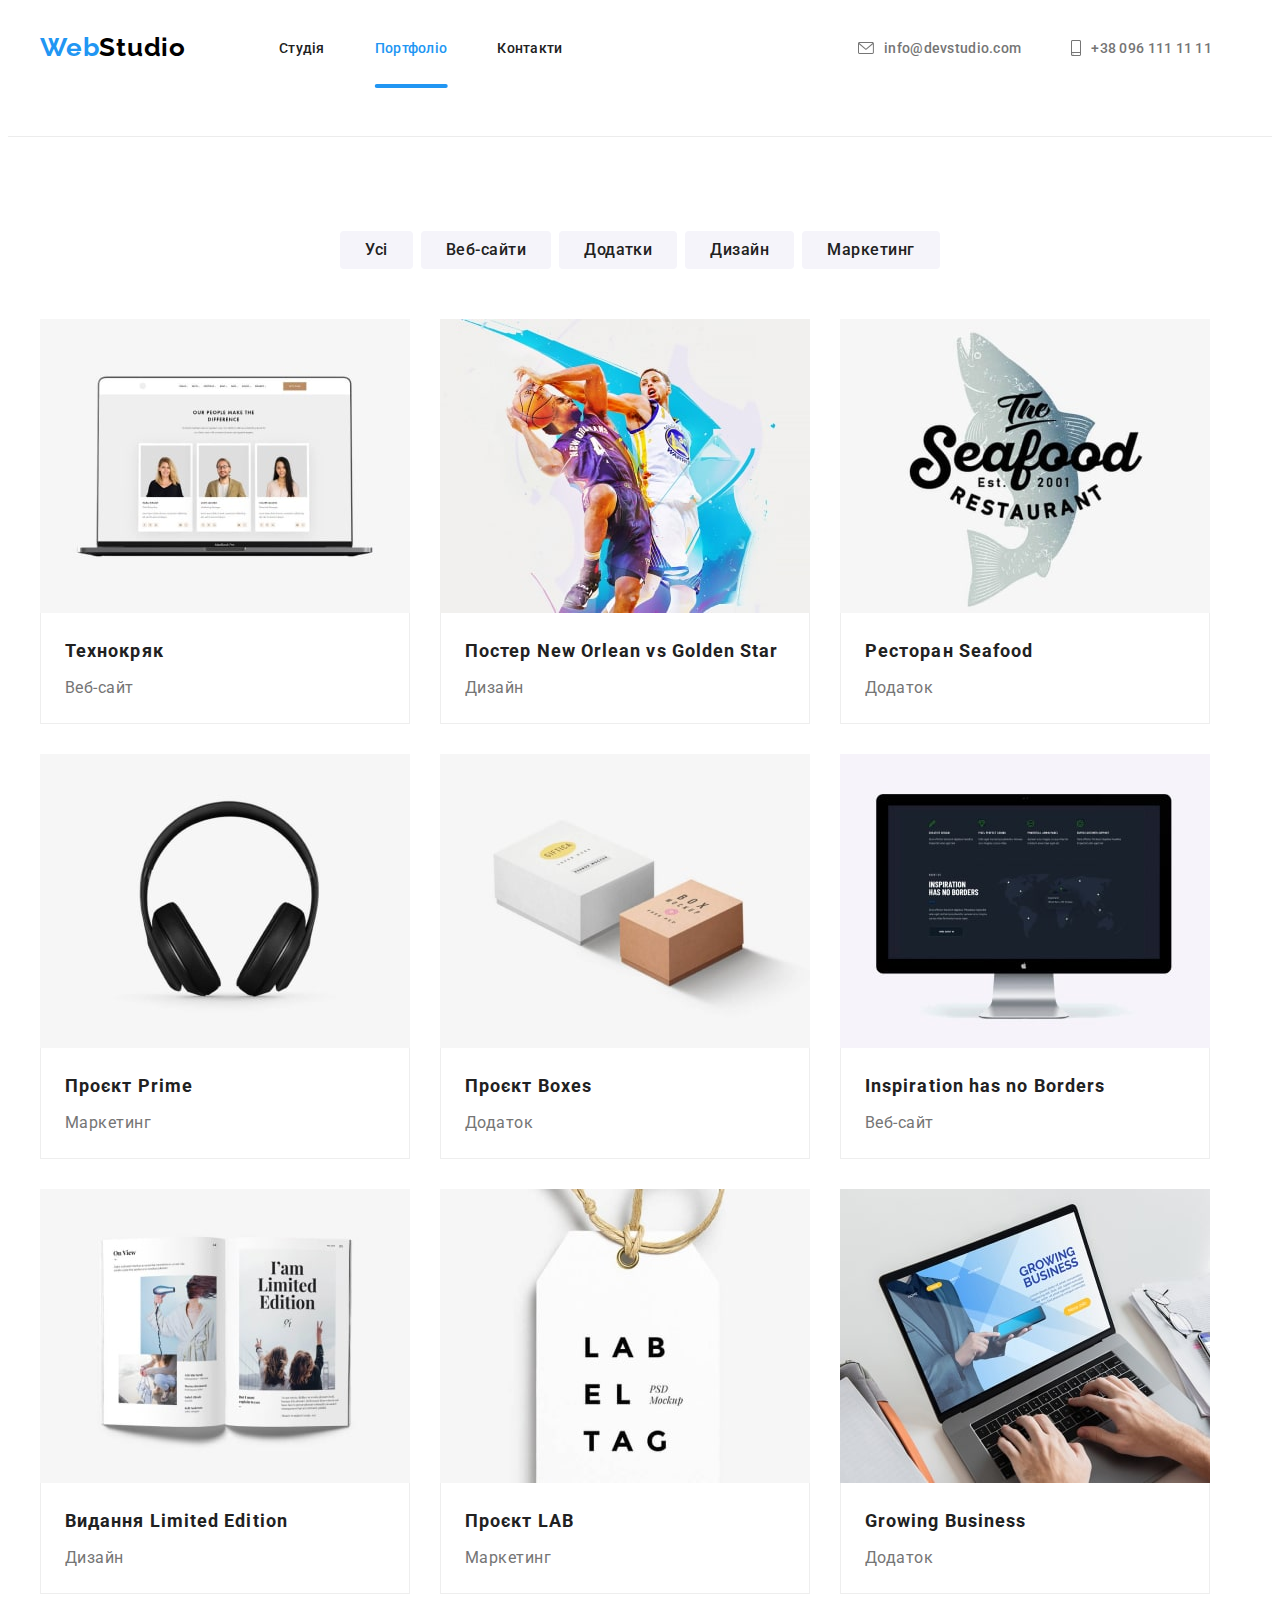
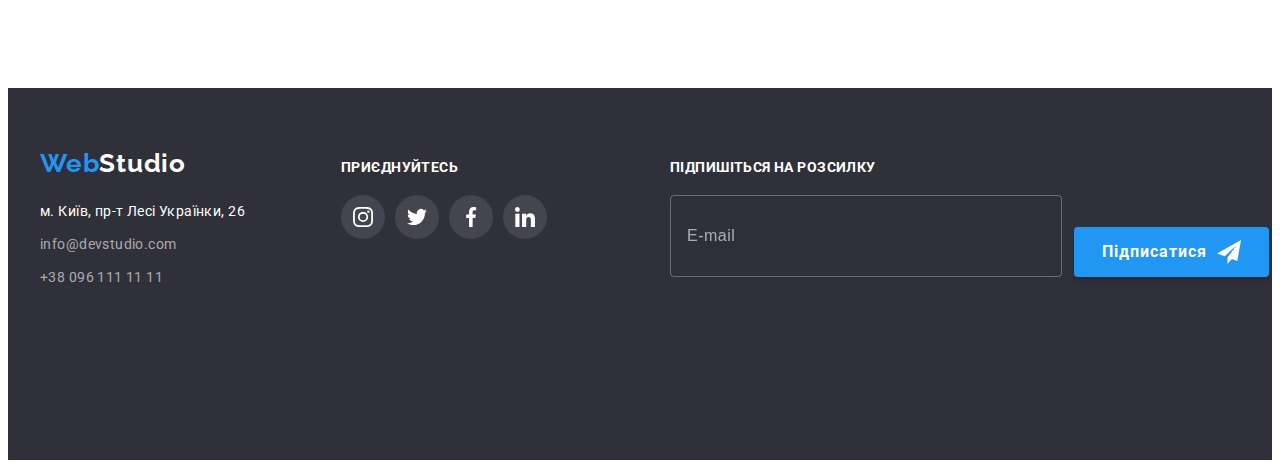
==== commit 845c89bd: "Build-5" ====
--- a/portfolio.html
+++ b/portfolio.html
@@ -26,58 +26,61 @@
       <div class="container">
         <a href="./index.html" class="header__logo link"><span>Web</span>Studio</a>
 
-        <div class="header__nav-thumb is-closed" data-menu>
-          <div class="header__nav-container">
-            <nav class="header-nav">
-              <ul class="header-nav__list list">
-                <li class="header-nav__item"><a href="./index.html" class="header-nav__link link">Студія</a></li>
-                <li class="header-nav__item">
-                  <a href="./portfolio.html" class="header-nav__link link current">Портфоліо</a>
-                </li>
-                <li class="header-nav__item"><a href="#" class="header-nav__link link">Контакти</a></li>
-              </ul>
-            </nav>
-
-            <ul class="header-address__list list">
-              <li class="header-address__item">
-                <a href="mailto:info@devstudio.com" class="header-address__link link">
-                  <svg class="header-address__icon" width="16" height="16">
-                    <use href="./images/icons.svg#konvert"></use>
-                  </svg>
-                  info@devstudio.com
-                </a>
-              </li>
-              <li class="header-address__item">
-                <a href="tel:+380961111111" class="header-address__link link">
-                  <svg class="header-address__icon" width="10" height="16">
-                    <use href="./images/icons.svg#smartphone"></use>
-                  </svg>
-                  +38 096 111 11 11
-                </a>
-              </li>
+        <div class="header__nav-thumb js-menu-container" data-menu>
+          <button type="button" class="header__menu-button btn js-close-menu" aria-expanded="false" data-menu-button>
+            <svg class="header__menu-icon" width="40" height="40" aria-label="Перемикач мобільного меню">
+              <use class="header__menu-close" href="./images/icons.svg#menu-close"></use>
+            </svg>
+          </button>
+
+          <nav class="header-nav">
+            <ul class="header-nav__list list">
+              <li class="header-nav__item"><a href="./index.html" class="header-nav__link link">Студія</a></li>
+              <li class="header-nav__item">
+                <a href="./portfolio.html" class="header-nav__link link current">Портфоліо</a>
+              </li>
+              <li class="header-nav__item"><a href="#" class="header-nav__link link">Контакти</a></li>
             </ul>
-
-            <ul class="header-social__list list">
-              <li class="header-social__item">
-                <a href="#" class="header-social__link link"> Instagram </a>
-              </li>
-              <li class="header-social__item">
-                <a href="#" class="header-social__link link"> Twitter </a>
-              </li>
-              <li class="header-social__item">
-                <a href="#" class="header-social__link link"> Facebook </a>
-              </li>
-              <li class="header-social__item">
-                <a href="#" class="header-social__link link"> LinkedIn </a>
-              </li>
-            </ul>
-          </div>
+          </nav>
+
+          <ul class="header-address__list list">
+            <li class="header-address__item">
+              <a href="mailto:info@devstudio.com" class="header-address__link link">
+                <svg class="header-address__icon" width="16" height="16">
+                  <use href="./images/icons.svg#konvert"></use>
+                </svg>
+                info@devstudio.com
+              </a>
+            </li>
+            <li class="header-address__item">
+              <a href="tel:+380961111111" class="header-address__link link">
+                <svg class="header-address__icon" width="10" height="16">
+                  <use href="./images/icons.svg#smartphone"></use>
+                </svg>
+                +38 096 111 11 11
+              </a>
+            </li>
+          </ul>
+
+          <ul class="header-social__list list">
+            <li class="header-social__item">
+              <a href="#" class="header-social__link link"> Instagram </a>
+            </li>
+            <li class="header-social__item">
+              <a href="#" class="header-social__link link"> Twitter </a>
+            </li>
+            <li class="header-social__item">
+              <a href="#" class="header-social__link link"> Facebook </a>
+            </li>
+            <li class="header-social__item">
+              <a href="#" class="header-social__link link"> LinkedIn </a>
+            </li>
+          </ul>
         </div>
 
-        <button type="button" class="header__menu-button btn" aria-expanded="false" data-menu-button>
+        <button type="button" class="header__menu-open btn js-open-menu" aria-expanded="false" data-menu-button>
           <svg class="header__menu-icon" width="40" height="40" aria-label="Перемикач мобільного меню">
             <use class="header__menu-open" href="./images/icons.svg#menu"></use>
-            <use class="header__menu-close" href="./images/icons.svg#menu-close"></use>
           </svg>
         </button>
       </div>
@@ -108,7 +111,7 @@
                     відвідувачу отримати вичерпні відомості про компанію чи приватну особу.
                   </p>
                 </div>
-                <div class="features__desc">
+                <div class="features__desc features__desc-1">
                   <h3 class="features__title">Технокряк</h3>
                   <p class="features__text">Веб-сайт</p>
                 </div>
--- a/css/main.min.css
+++ b/css/main.min.css
@@ -1 +1 @@
-body{font-family:"Roboto","Raleway",sans-serif;background-color:#fff;color:#212121;overflow:visible}h1,h2,h3,h4,h5,h6,p,ul{margin:0;padding:0}.link{text-decoration:none}.list{list-style-type:none}.btn{font-family:inherit;font-style:normal}.container{margin:0 auto;padding:0 15px}@media screen and (max-width: 767px){.container{max-width:480px}}@media screen and (min-width: 768px){.container{width:768px}}@media screen and (min-width: 1200px){.container{width:1200px}}.section{padding:60px 0;z-index:1}@media screen and (min-width: 1200px){.section{padding:94px 0}}.header{background-color:#fff;border-bottom:1px solid #ececec;padding:10px 0;min-height:60px}@media screen and (min-width: 768px){.header{padding:19px 0;min-height:80px}}@media screen and (min-width: 1200px){.header{padding:24px 0}}.header .container{display:-webkit-box;display:-ms-flexbox;display:flex;-webkit-box-align:center;-ms-flex-align:center;align-items:center}@media screen and (max-width: 767px){.header .container{-webkit-box-pack:justify;-ms-flex-pack:justify;justify-content:space-between;max-width:480px}}.header__logo{font-family:"Raleway","Roboto",sans-serif;font-weight:700;font-size:24px;line-height:1.1666666667;letter-spacing:.03em;color:#000}@media screen and (min-width: 768px)and (max-width: 1199px){.header__logo{padding:5px 0}}@media screen and (min-width: 768px){.header__logo{margin-right:87px}}@media screen and (min-width: 1200px){.header__logo{font-size:26px;line-height:1.1923076923;margin-right:93px}}.header__logo span{color:#2196f3}.header__menu-button{z-index:3;display:inline-block;margin:0;padding:0;border:none;outline:none;background:none;cursor:pointer}@media screen and (min-width: 768px){.header__menu-button{display:none}}.header__menu-icon{display:block;fill:currentColor;-webkit-transition-timing-function:cubic-bezier(0.4, 0, 0.2, 1);transition-timing-function:cubic-bezier(0.4, 0, 0.2, 1);-webkit-transition:800ms;transition:800ms}.header__menu-button:active .header__menu-icon{rotate:360deg}.header__menu-close{-webkit-transition-timing-function:cubic-bezier(0.4, 0, 0.2, 1);transition-timing-function:cubic-bezier(0.4, 0, 0.2, 1);-webkit-transition:250ms;transition:250ms}.header__menu-open{-webkit-transition-timing-function:cubic-bezier(0.4, 0, 0.2, 1);transition-timing-function:cubic-bezier(0.4, 0, 0.2, 1);-webkit-transition:250ms;transition:250ms}.header__menu-button .header__menu-close{opacity:0}.header__menu-button.is-open .header__menu-close{opacity:1}.header__menu-button.is-open .header__menu-open{opacity:0}@media screen and (max-width: 767px){.header__nav-thumb{z-index:2;position:absolute;top:0;left:50%;-webkit-transform:translate(-50%, -100%);transform:translate(-50%, -100%);width:100%;height:100%;max-height:796px;background-color:#fff;-webkit-box-shadow:0px 1px 3px rgba(0,0,0,.12),0px 1px 1px rgba(0,0,0,.14),0px 2px 1px rgba(0,0,0,.2);box-shadow:0px 1px 3px rgba(0,0,0,.12),0px 1px 1px rgba(0,0,0,.14),0px 2px 1px rgba(0,0,0,.2);-webkit-transition-timing-function:cubic-bezier(0.4, 0, 0.2, 1);transition-timing-function:cubic-bezier(0.4, 0, 0.2, 1);-webkit-transition:500ms;transition:500ms}}.header__nav-container{display:-webkit-box;display:-ms-flexbox;display:flex;-webkit-box-align:center;-ms-flex-align:center;align-items:center}@media screen and (max-width: 767px){.header__nav-container{width:100%;max-width:480px;height:100%;margin:0 auto;padding:48px 40px;display:-webkit-box;display:-ms-flexbox;display:flex;-webkit-box-orient:vertical;-webkit-box-direction:normal;-ms-flex-direction:column;flex-direction:column;overflow-y:auto}}@media screen and (min-width: 768px)and (max-width: 1199px){.header__nav-container{width:517px}}@media screen and (min-width: 1200px){.header__nav-container{width:933px}}@media screen and (max-width: 767px){.is-closed{visibility:hidden;opacity:0;pointer-events:none}}.is-open{visibility:visible;opacity:1;pointer-events:all;-webkit-transform:translate(-50%, 0);transform:translate(-50%, 0)}.header__menu-button.is-open{-webkit-transform:translate(0);transform:translate(0)}@media screen and (max-width: 767px){.header-nav{min-height:212px;margin-bottom:64px}}@media screen and (min-width: 768px){.header-nav{display:-webkit-box;display:-ms-flexbox;display:flex;-webkit-box-align:center;-ms-flex-align:center;align-items:center;margin-right:auto}}.header-nav__list{display:-webkit-box;display:-ms-flexbox;display:flex}@media screen and (max-width: 767px){.header-nav__list{-webkit-box-orient:vertical;-webkit-box-direction:normal;-ms-flex-direction:column;flex-direction:column}}@media screen and (max-width: 767px){.header-nav__item:nth-child(1){margin-bottom:36px}.header-nav__item:nth-child(2){margin-bottom:32px}}@media screen and (min-width: 768px){.header-nav__item:not(:last-child){margin-right:50px}}.header-nav__link{font-weight:500;font-size:40px;line-height:1.175;letter-spacing:.02em;color:#212121;position:relative;-webkit-transition-timing-function:cubic-bezier(0.4, 0, 0.2, 1);transition-timing-function:cubic-bezier(0.4, 0, 0.2, 1);-webkit-transition:250ms;transition:250ms}@media screen and (min-width: 768px){.header-nav__link{font-size:14px;line-height:1.1428571429;padding:32px 0}}@media screen and (min-width: 1200px){.header-nav__link{padding:32px 0}}.header-nav__link:hover,.header-nav__link:focus{color:#2196f3}.current::after{position:absolute;bottom:0;left:50%;-webkit-transform:translateX(-50%);transform:translateX(-50%);content:"";width:100%;height:4px;background:#2196f3;border-radius:2px}@media screen and (max-width: 767px){.current::after{display:none}}.header-address__list{display:-webkit-box;display:-ms-flexbox;display:flex}@media screen and (max-width: 767px){.header-address__list{-webkit-box-orient:vertical;-webkit-box-direction:reverse;-ms-flex-direction:column-reverse;flex-direction:column-reverse;min-height:100px;margin-top:auto;margin-bottom:64px}}@media screen and (min-width: 768px)and (max-width: 1199px){.header-address__list{-webkit-box-orient:vertical;-webkit-box-direction:normal;-ms-flex-direction:column;flex-direction:column;-webkit-box-pack:center;-ms-flex-pack:center;justify-content:center}}.header-address__link{display:-webkit-inline-box;display:-ms-inline-flexbox;display:inline-flex;font-weight:500;font-size:34px;line-height:1.1764705882;letter-spacing:.02em;color:#757575;-webkit-transition-timing-function:cubic-bezier(0.4, 0, 0.2, 1);transition-timing-function:cubic-bezier(0.4, 0, 0.2, 1);-webkit-transition:250ms;transition:250ms}@media screen and (min-width: 768px){.header-address__link{font-size:12px;line-height:1.1666666667}}@media screen and (min-width: 1200px){.header-address__link{font-size:14px;line-height:1.1428571429;padding:5px 0 5px 0}}.header-address__link:hover,.header-address__link:focus{color:#2196f3}@media screen and (max-width: 767px){.header-address__item:first-child{margin-top:32px}}@media screen and (min-width: 768px)and (max-width: 1199px){.header-address__item{display:-webkit-box;display:-ms-flexbox;display:flex;-webkit-box-align:center;-ms-flex-align:center;align-items:center}.header-address__item:first-child{margin-bottom:9px}}@media screen and (min-width: 1200px){.header-address__item:first-child{margin-right:50px}}@media screen and (max-width: 767px){.header-address__item:nth-child(1) .header-address__link{font-size:24px;line-height:1.1666666667}}.header-address__icon{fill:currentColor;margin-right:10px}@media screen and (max-width: 767px){.header-address__icon{display:none}}.header-social__list{display:none}@media screen and (max-width: 767px){.header-social__list{display:-webkit-box;display:-ms-flexbox;display:flex;-ms-flex-wrap:wrap;flex-wrap:wrap}}.header-social__item:not(:last-child){margin-right:10px;padding-right:10px;border-right:1px solid rgba(33,33,33,.2)}.header-social__link{font-weight:500;font-size:18px;line-height:1.2222222222;letter-spacing:.02em;color:#2196f3}.hero{position:relative;background-color:#2f303a;padding:118px 0;margin:0 auto}@media screen and (min-width: 1200px){.hero{padding:200px 0}}.hero__bg{position:absolute;top:50%;left:50%;-webkit-transform:translate(-50%, -50%);transform:translate(-50%, -50%);width:100%;max-width:1600px;height:100%;z-index:-1;pointer-events:none;background-image:-webkit-gradient(linear, left top, left bottom, from(rgba(47, 48, 58, 0.4)), to(rgba(47, 48, 58, 0.4))),url(../images/hero-bg.jpg);background-image:linear-gradient(rgba(47, 48, 58, 0.4), rgba(47, 48, 58, 0.4)),url(../images/hero-bg.jpg);background-size:cover;background-repeat:no-repeat;background-position:center}@media screen and (max-width: 767px){.hero__bg{max-width:480px}}@media screen and (min-width: 768px)and (max-width: 1199px){.hero__bg{max-width:768px}}.hero__title{z-index:2;font-weight:900;font-size:26px;line-height:1.6153846154;text-align:center;letter-spacing:.06em;text-transform:uppercase;color:#fff}@media screen and (min-width: 1200px){.hero__title{font-size:44px;line-height:1.3636363636}}.hero__button{z-index:2;font-weight:700;font-size:16px;line-height:1.875;letter-spacing:.06em;color:#fff;background:#2196f3;-webkit-box-shadow:0px 4px 4px rgba(0,0,0,.15);box-shadow:0px 4px 4px rgba(0,0,0,.15);border:none;border-radius:4px;cursor:pointer;padding:10px 24px;display:block;margin:30px auto 0 auto;-webkit-transition-timing-function:cubic-bezier(0.4, 0, 0.2, 1);transition-timing-function:cubic-bezier(0.4, 0, 0.2, 1);-webkit-transition:250ms;transition:250ms}@media screen and (min-width: 1200px){.hero__button{padding:10px 32px}}.hero__button:hover,.hero__button:focus{background:#188ce8}.benefits__list{gap:30px}@media screen and (min-width: 768px)and (max-width: 1199px){.benefits__list{width:738px;height:480px;display:-webkit-box;display:-ms-flexbox;display:flex;-ms-flex-wrap:wrap;flex-wrap:wrap}}@media screen and (min-width: 1200px){.benefits__list{width:1170px;display:-webkit-box;display:-ms-flexbox;display:flex}}.benefits__items{max-width:450px;min-height:76px;margin:0 auto}@media screen and (max-width: 767px){.benefits__items:not(:last-child){margin-bottom:30px}}@media screen and (min-width: 768px)and (max-width: 1199px){.benefits__items{max-width:354px;min-height:224px}}@media screen and (min-width: 1200px){.benefits__items{width:270px;min-height:98px}}.benefits__icon-thumb{width:100%;min-height:120px;display:-webkit-box;display:-ms-flexbox;display:flex;-webkit-box-pack:center;-ms-flex-pack:center;justify-content:center;-webkit-box-align:center;-ms-flex-align:center;align-items:center;margin-bottom:30px;background-color:#f5f4fa}@media screen and (min-width: 1200px){.benefits__icon-thumb{width:270px;min-height:120px}}.benefits__title{font-size:14px;line-height:1.1428571429;letter-spacing:.03em;text-transform:uppercase;color:#212121;margin-bottom:10px}@media screen and (max-width: 767px){.benefits__title{text-align:center}}.benefits__text{font-size:14px;line-height:1.7142857143;letter-spacing:.03em;color:#757575}@media screen and (max-width: 1199px){.benefits__text{padding:1px 0}}.benefits__icon{display:block}.about{display:none}@media screen and (min-width: 1200px){.about{display:block;padding:0 0 94px 0}.about__title{font-size:36px;line-height:1.1666666667;text-align:center;letter-spacing:.03em;color:#212121;margin-bottom:50px}.about__list{display:-webkit-box;display:-ms-flexbox;display:flex}.about__items{position:relative}.about__items:nth-child(-n+2){margin-right:30px}.about__desc{position:absolute;bottom:0;left:0;font-style:normal;font-size:14px;line-height:1.1428571429;text-align:center;letter-spacing:.03em;text-transform:uppercase;color:#fff;width:100%;padding:27px 0;background:rgba(47,48,58,.8)}}.team{background-color:#f5f4fa}.team__title{font-size:28px;line-height:1.1785714286;text-align:center;letter-spacing:.03em;color:#212121;margin-bottom:30px}@media screen and (min-width: 1200px){.team__title{font-size:36px;line-height:1.1666666667;margin-bottom:50px}}@media screen and (min-width: 768px){.team__list{display:-webkit-box;display:-ms-flexbox;display:flex;-ms-flex-wrap:wrap;flex-wrap:wrap;gap:30px}}@media screen and (min-width: 1200px){.team__list{width:1170px;min-height:368px}}.team__items{background-color:#fff;max-width:450px;max-height:622px;-webkit-box-shadow:0px 1px 3px rgba(0,0,0,.12),0px 1px 1px rgba(0,0,0,.14),0px 2px 1px rgba(0,0,0,.2);box-shadow:0px 1px 3px rgba(0,0,0,.12),0px 1px 1px rgba(0,0,0,.14),0px 2px 1px rgba(0,0,0,.2);border-radius:0px 0px 4px 4px;padding-bottom:24px}@media screen and (max-width: 767px){.team__items{margin:0 auto}.team__items:not(:last-child){margin-bottom:30px}}@media screen and (min-width: 768px)and (max-width: 1199px){.team__items{width:354px;height:536px}}@media screen and (min-width: 1200px){.team__items{width:270px;min-height:368px;padding-bottom:30px}}.team__img{display:block;margin:0 auto;width:100%;max-width:450px;height:100%;max-height:460px}@media screen and (min-width: 768px){.team__img{height:374px}}@media screen and (min-width: 1200px){.team__img{width:270px;height:260px}}.team__desc{padding-top:30px}.team__user{font-weight:500;font-size:16px;line-height:1.1875;text-align:center;letter-spacing:.03em;color:#212121;margin-bottom:10px}.team__text{font-size:16px;line-height:1.1875;text-align:center;letter-spacing:.03em;color:#757575;margin-bottom:16px}.team__link-list{width:206px;margin:0 auto;display:-webkit-box;display:-ms-flexbox;display:flex}@media screen and (min-width: 1200px){.team__link-list{padding:0 32px;margin:0}}.team__link-item:not(:last-child){margin-right:10px}.team__link{display:-webkit-inline-box;display:-ms-inline-flexbox;display:inline-flex;width:44px;height:44px;background-color:#fff;border-radius:50%;-webkit-box-pack:center;-ms-flex-pack:center;justify-content:center;-webkit-box-align:center;-ms-flex-align:center;align-items:center;color:#afb1b8;-webkit-transition-timing-function:cubic-bezier(0.4, 0, 0.2, 1);transition-timing-function:cubic-bezier(0.4, 0, 0.2, 1);-webkit-transition:250ms;transition:250ms}.team__link:hover,.team__link:focus{background-color:#2196f3;color:#fff}.team__link-icon{fill:currentColor}.client__title{font-size:28px;line-height:1.1785714286;text-align:center;letter-spacing:.03em;color:#212121;margin-bottom:30px}@media screen and (min-width: 1200px){.client__title{font-size:36px;line-height:1.1666666667;margin-bottom:50px}}.client__list{display:-webkit-box;display:-ms-flexbox;display:flex;-webkit-box-pack:center;-ms-flex-pack:center;justify-content:center;-ms-flex-wrap:wrap;flex-wrap:wrap;row-gap:30px;-webkit-column-gap:30px;-moz-column-gap:30px;column-gap:30px}@media screen and (min-width: 1200px){.client__list{width:1170px;min-height:92px}}.client__link{display:-webkit-inline-box;display:-ms-inline-flexbox;display:inline-flex;-webkit-box-pack:center;-ms-flex-pack:center;justify-content:center;-webkit-box-align:center;-ms-flex-align:center;align-items:center;width:210px;height:92px;border:1px solid #afb1b8;border-radius:4px;color:#afb1b8;-webkit-transition-timing-function:cubic-bezier(0.4, 0, 0.2, 1);transition-timing-function:cubic-bezier(0.4, 0, 0.2, 1);-webkit-transition:250ms;transition:250ms}@media screen and (min-width: 1200px){.client__link{width:170px;height:92px}}.client__link:hover,.client__link:focus{border:1px solid #2196f3;color:#2196f3}.client__icon{fill:currentColor}.footer{background-color:#2f303a;padding:60px 0;max-height:603px}@media screen and (min-width: 768px){.footer{min-height:463px}}@media screen and (min-width: 1200px){.footer{min-height:252px}}@media screen and (min-width: 768px)and (max-width: 1199px){.footer .container{padding:0 76px 0 89px}}.footer__section{display:-webkit-box;display:-ms-flexbox;display:flex;-ms-flex-wrap:wrap;flex-wrap:wrap}@media screen and (max-width: 767px){.footer__section{-webkit-box-orient:vertical;-webkit-box-direction:normal;-ms-flex-direction:column;flex-direction:column}}.footer__address{height:127px}@media screen and (max-width: 767px){.footer__address{width:100%;margin:0 auto 60px auto}}@media screen and (min-width: 768px){.footer__address{margin-right:165px}}@media screen and (max-width: 1199px){.footer__address{width:232px}}@media screen and (min-width: 768px)and (max-width: 1199px){.footer__address{margin-bottom:60px}}@media screen and (min-width: 1200px){.footer__address{min-height:132px;margin-right:70px}}.footer__logo{font-family:"Raleway","Roboto",sans-serif;font-weight:700;font-size:24px;line-height:1.1666666667;letter-spacing:.03em;color:#fff}@media screen and (max-width: 1199px){.footer__logo{display:block;text-align:center}}@media screen and (min-width: 1200px){.footer__logo{font-size:26px;line-height:1.1923076923}}.footer__logo span{color:#2196f3}.footer__address-list{margin-top:20px;width:231px;min-height:81px;display:block}@media screen and (max-width: 1199px){.footer__address-list{width:100%;display:-webkit-box;display:-ms-flexbox;display:flex;-webkit-box-orient:vertical;-webkit-box-direction:normal;-ms-flex-direction:column;flex-direction:column;-webkit-box-align:center;-ms-flex-align:center;align-items:center}}.footer__links{font-size:14px;line-height:1.7142857143;letter-spacing:.03em;font-style:normal;color:#fff;display:block;-webkit-transition-timing-function:cubic-bezier(0.4, 0, 0.2, 1);transition-timing-function:cubic-bezier(0.4, 0, 0.2, 1);-webkit-transition:250ms;transition:250ms}.footer__address-item:not(:last-child){margin-bottom:8px}@media screen and (min-width: 1200px){.footer__address-item:not(:last-child){margin-bottom:9px}}.footer__address-item:not(:first-child) .footer__links{color:rgba(255,255,255,.6)}.footer__address-item:hover .footer__links,.footer__address-item:focus .footer__links{color:#2196f3}.footer__social{width:206px;min-height:80px}@media screen and (max-width: 767px){.footer__social{display:-webkit-box;display:-ms-flexbox;display:flex;-ms-flex-wrap:wrap;flex-wrap:wrap;-webkit-box-pack:center;-ms-flex-pack:center;justify-content:center;margin:0 auto 60px auto}}@media screen and (min-width: 768px){.footer__social{padding-top:5px}}@media screen and (min-width: 1200px){.footer__social{padding:12px 0 14px 0;margin-right:auto}}.footer__social-title{display:block;text-align:center;font-size:14px;line-height:1.1428571429;letter-spacing:.03em;text-transform:uppercase;color:#fff;margin-bottom:20px}.footer__social-list{width:100%;padding:0;display:-webkit-box;display:-ms-flexbox;display:flex}.footer__social-item:not(:last-child){margin-right:10px}.footer__social-link{display:-webkit-inline-box;display:-ms-inline-flexbox;display:inline-flex;width:44px;height:44px;background-color:rgba(255,255,255,.1);border-radius:50%;-webkit-box-pack:center;-ms-flex-pack:center;justify-content:center;-webkit-box-align:center;-ms-flex-align:center;align-items:center;color:#fff;-webkit-transition-timing-function:cubic-bezier(0.4, 0, 0.2, 1);transition-timing-function:cubic-bezier(0.4, 0, 0.2, 1);-webkit-transition:250ms;transition:250ms}.footer__social-link:hover,.footer__social-link:focus{background-color:#2196f3}.footer__social-icon{fill:currentColor}.footer__form{display:-webkit-box;display:-ms-flexbox;display:flex;width:100%;height:156px}@media screen and (max-width: 1199px){.footer__form{-webkit-box-orient:vertical;-webkit-box-direction:normal;-ms-flex-direction:column;flex-direction:column;-webkit-box-align:center;-ms-flex-align:center;align-items:center}}@media screen and (min-width: 1200px){.footer__form{width:570px;height:98px;padding:12px 0 0 0}}@media screen and (max-width: 1199px){.footer__form-field{width:100%}}@media screen and (min-width: 1200px){.footer__form-field{margin-right:12px}}.footer__form-label{display:block;font-family:"Roboto";font-style:normal;font-weight:700;font-size:14px;line-height:1.1428571429;letter-spacing:.03em;text-transform:uppercase;color:#fff;margin-bottom:20px}@media screen and (max-width: 1199px){.footer__form-label{text-align:center}}.footer__form-input{width:358px;height:50px;padding:15px 16px;border:1px solid rgba(255,255,255,.3);-webkit-filter:drop-shadow(0px 4px 4px rgba(0, 0, 0, 0.15));filter:drop-shadow(0px 4px 4px rgba(0, 0, 0, 0.15));border-radius:4px;background-color:inherit;color:#fff;font-size:16px;line-height:1.25;display:-webkit-box;display:-ms-flexbox;display:flex;-webkit-box-align:center;-ms-flex-align:center;align-items:center;letter-spacing:.03em}.footer__form-input::-webkit-input-placeholder{color:rgba(255,255,255,.6)}.footer__form-input::-moz-placeholder{color:rgba(255,255,255,.6)}.footer__form-input:-ms-input-placeholder{color:rgba(255,255,255,.6)}.footer__form-input::-ms-input-placeholder{color:rgba(255,255,255,.6)}.footer__form-input::placeholder{color:rgba(255,255,255,.6)}@media screen and (max-width: 767px){.footer__form-input{width:100%}}@media screen and (min-width: 768px)and (max-width: 1199px){.footer__form-input{width:450px;margin:0 auto}}.footer__form-button{display:inline-block;width:200px;height:50px;padding:10px 28px;margin-top:auto;font-family:"Roboto";font-style:normal;font-weight:700;font-size:16px;line-height:1.875;display:-webkit-box;display:-ms-flexbox;display:flex;-webkit-box-pack:center;-ms-flex-pack:center;justify-content:center;-webkit-box-align:center;-ms-flex-align:center;align-items:center;letter-spacing:.06em;color:#fff;background-color:#2196f3;-webkit-box-shadow:0px 4px 4px rgba(0,0,0,.15);box-shadow:0px 4px 4px rgba(0,0,0,.15);border-radius:4px;border:none;cursor:pointer;-webkit-transition-timing-function:cubic-bezier(0.4, 0, 0.2, 1);transition-timing-function:cubic-bezier(0.4, 0, 0.2, 1);-webkit-transition:250ms;transition:250ms}.footer__form-button:hover,.footer__form-button:focus{background:#188ce8}.footer__form-icon{fill:currentColor;margin-left:10px}.backdrop{z-index:4;position:fixed;top:0;left:0;width:100%;height:100%;background:rgba(0,0,0,.2);-webkit-transform:scale(1);transform:scale(1);opacity:1;padding:0 15px;-webkit-transition-timing-function:cubic-bezier(0.4, 0, 0.2, 1);transition-timing-function:cubic-bezier(0.4, 0, 0.2, 1);-webkit-transition:250ms;transition:250ms;display:-webkit-box;display:-ms-flexbox;display:flex;-webkit-box-pack:center;-ms-flex-pack:center;justify-content:center;-webkit-box-align:center;-ms-flex-align:center;align-items:center}.is-hidden{visibility:hidden;opacity:0;pointer-events:none;-webkit-transform:scale(1.05);transform:scale(1.05)}.modal{position:relative;width:100%;min-width:280px;height:95%;max-height:609px;background:#fff;-webkit-box-shadow:0px 1px 3px rgba(0,0,0,.12),0px 1px 1px rgba(0,0,0,.14),0px 2px 1px rgba(0,0,0,.2);box-shadow:0px 1px 3px rgba(0,0,0,.12),0px 1px 1px rgba(0,0,0,.14),0px 2px 1px rgba(0,0,0,.2);border-radius:4px;padding:40px;overflow-y:auto}@media screen and (min-width: 480px){.modal{width:450px}}@media screen and (min-width: 1200px){.modal{width:528px;min-height:581px}}.modal__exit-button{position:absolute;top:8px;right:8px;display:-webkit-box;display:-ms-flexbox;display:flex;-webkit-box-pack:center;-ms-flex-pack:center;justify-content:center;-webkit-box-align:center;-ms-flex-align:center;align-items:center;width:30px;height:30px;margin:0;padding:0;background-color:#fff;border:1px solid rgba(0,0,0,.1);border-radius:50%;color:#000;cursor:pointer;-webkit-transition-timing-function:cubic-bezier(0.4, 0, 0.2, 1);transition-timing-function:cubic-bezier(0.4, 0, 0.2, 1);-webkit-transition:250ms;transition:250ms}.modal__exit-button:hover,.modal__exit-button:focus{color:#2196f3}.modal__exit-icon{fill:currentColor}.modal__form-title{font-family:"Roboto";font-style:normal;font-size:20px;line-height:1.5;text-align:center;letter-spacing:.03em;color:#212121;margin-bottom:12px}@media screen and (min-width: 1200px){.modal__form-title{line-height:1.15}}.modal__form-field{display:-webkit-box;display:-ms-flexbox;display:flex;-webkit-box-orient:vertical;-webkit-box-direction:normal;-ms-flex-direction:column;flex-direction:column;position:relative;margin-bottom:10px}.modal__form-label{font-family:"Roboto";font-style:normal;font-size:12px;line-height:1.1666666667;letter-spacing:.01em;color:#757575;margin-bottom:4px}.modal__form-input{display:inline-block;width:100%;height:40px;border:1px solid rgba(33,33,33,.2);border-radius:4px;padding:12px 42px;font-family:"Roboto";font-style:normal;font-size:12px;line-height:1.1666666667;letter-spacing:.01em;color:#212121;-webkit-transition-timing-function:cubic-bezier(0.4, 0, 0.2, 1);transition-timing-function:cubic-bezier(0.4, 0, 0.2, 1);-webkit-transition:250ms;transition:250ms}.modal__form-input-icon{fill:#212121;display:inline-block;position:absolute;left:12px;bottom:11px;fill:currentColor;-webkit-transition-timing-function:cubic-bezier(0.4, 0, 0.2, 1);transition-timing-function:cubic-bezier(0.4, 0, 0.2, 1);-webkit-transition:250ms;transition:250ms}.modal__form-field:focus-within .modal__form-input,.modal__form-field:focus-within .modal__form-textarea{border:1px solid #2196f3;outline:none}.modal__form-field:focus-within{color:#2196f3}.modal__form-textarea{width:100%;height:120px;resize:none;border:1px solid rgba(33,33,33,.2);border-radius:4px;padding:12px 16px;font-family:"Roboto";font-style:normal;font-size:12px;line-height:1.1666666667;letter-spacing:.01em;color:#212121;-webkit-transition-timing-function:cubic-bezier(0.4, 0, 0.2, 1);transition-timing-function:cubic-bezier(0.4, 0, 0.2, 1);-webkit-transition:250ms;transition:250ms}.modal__form-textarea::-webkit-input-placeholder{font-family:"Roboto";font-style:normal;font-size:12px;line-height:1.3333333333;letter-spacing:.01em;color:rgba(117,117,117,.5)}.modal__form-textarea::-moz-placeholder{font-family:"Roboto";font-style:normal;font-size:12px;line-height:1.3333333333;letter-spacing:.01em;color:rgba(117,117,117,.5)}.modal__form-textarea:-ms-input-placeholder{font-family:"Roboto";font-style:normal;font-size:12px;line-height:1.3333333333;letter-spacing:.01em;color:rgba(117,117,117,.5)}.modal__form-textarea::-ms-input-placeholder{font-family:"Roboto";font-style:normal;font-size:12px;line-height:1.3333333333;letter-spacing:.01em;color:rgba(117,117,117,.5)}.modal__form-textarea::placeholder{font-family:"Roboto";font-style:normal;font-size:12px;line-height:1.3333333333;letter-spacing:.01em;color:rgba(117,117,117,.5)}@media screen and (min-width: 1200px){.modal__form-textarea::-webkit-input-placeholder{line-height:1.1666666667}.modal__form-textarea::-moz-placeholder{line-height:1.1666666667}.modal__form-textarea:-ms-input-placeholder{line-height:1.1666666667}.modal__form-textarea::-ms-input-placeholder{line-height:1.1666666667}.modal__form-textarea::placeholder{line-height:1.1666666667}}.modal__form-checkbox-field{display:-webkit-box;display:-ms-flexbox;display:flex;-webkit-box-align:center;-ms-flex-align:center;align-items:center;margin:20px 0 30px 0}.modal__form-checkbox{-webkit-appearance:none;-moz-appearance:none;appearance:none;position:absolute}.modal__form-checkbox-icon-span{display:-webkit-box;display:-ms-flexbox;display:flex;-webkit-box-pack:center;-ms-flex-pack:center;justify-content:center;-webkit-box-align:center;-ms-flex-align:center;align-items:center;width:16px;height:15px;color:#fff;border:2px solid #212121;border-radius:2px;margin-right:7px;-webkit-transition-timing-function:cubic-bezier(0.4, 0, 0.2, 1);transition-timing-function:cubic-bezier(0.4, 0, 0.2, 1);-webkit-transition:250ms;transition:250ms}.modal__form-checkbox-icon{fill:currentColor}.modal__form-checkbox:checked+.modal__form-checkbox-icon-span{background-color:#2196f3;border:2px solid #2196f3}.modal__form-checkbox-label{display:inline-block;font-family:"Roboto";font-style:normal;font-size:12px;line-height:1.1666666667;letter-spacing:.03em;color:#757575;-webkit-user-select:none;-moz-user-select:none;-ms-user-select:none;user-select:none}@media screen and (min-width: 1200px){.modal__form-checkbox-label{font-size:14px;line-height:1.7142857143}}.modal__form-checkbox-link{color:#2196f3}.modal__form-button{display:block;padding:10px 52px;margin:0 auto;font-family:"Roboto";font-style:normal;font-weight:700;font-size:16px;line-height:1.875;letter-spacing:.06em;color:#fff;background:#2196f3;-webkit-box-shadow:0px 4px 4px rgba(0,0,0,.15);box-shadow:0px 4px 4px rgba(0,0,0,.15);border-radius:4px;border:none;cursor:pointer;-webkit-transition-timing-function:cubic-bezier(0.4, 0, 0.2, 1);transition-timing-function:cubic-bezier(0.4, 0, 0.2, 1);-webkit-transition:250ms;transition:250ms}.modal__form-button:hover,.modal__form-button:focus{background:#188ce8}.features__list-buttons{display:-webkit-box;display:-ms-flexbox;display:flex;-ms-flex-wrap:wrap;flex-wrap:wrap;margin-bottom:40px;-webkit-column-gap:8px;-moz-column-gap:8px;column-gap:8px;row-gap:15px}@media screen and (min-width: 768px){.features__list-buttons{-webkit-box-pack:center;-ms-flex-pack:center;justify-content:center;gap:8px;margin-bottom:30px}}@media screen and (min-width: 1200px){.features__list-buttons{margin-bottom:50px}}.features__button{cursor:pointer;font-weight:500;font-size:16px;line-height:1.625;text-align:center;letter-spacing:.03em;color:#212121;background:#f5f4fa;border-radius:4px;border:0;padding:6px 22px;-webkit-transition-timing-function:cubic-bezier(0.4, 0, 0.2, 1);transition-timing-function:cubic-bezier(0.4, 0, 0.2, 1);-webkit-transition:250ms;transition:250ms}.features__button:first-child{padding:6px 25px}.features__button:hover,.features__button:focus{color:#fff;background:#2196f3;-webkit-box-shadow:0px 3px 1px rgba(0,0,0,.1),0px 1px 2px rgba(0,0,0,.08),0px 2px 2px rgba(0,0,0,.12);box-shadow:0px 3px 1px rgba(0,0,0,.1),0px 1px 2px rgba(0,0,0,.08),0px 2px 2px rgba(0,0,0,.12);border-radius:4px}.features__list{display:-webkit-box;display:-ms-flexbox;display:flex;-ms-flex-wrap:wrap;flex-wrap:wrap;gap:30px}.features__items{background:#fff;width:100%;min-height:404px;-webkit-transition-timing-function:cubic-bezier(0.4, 0, 0.2, 1);transition-timing-function:cubic-bezier(0.4, 0, 0.2, 1);-webkit-transition:250ms;transition:250ms}@media screen and (max-width: 767px){.features__items{max-width:450px}}@media screen and (min-width: 768px){.features__items{width:354px}}@media screen and (min-width: 1200px){.features__items{width:370px}}.features__items:hover,.features__items:focus{-webkit-box-shadow:0px 1px 1px rgba(0,0,0,.12),0px 4px 4px rgba(0,0,0,.06),1px 4px 6px rgba(0,0,0,.16);box-shadow:0px 1px 1px rgba(0,0,0,.12),0px 4px 4px rgba(0,0,0,.06),1px 4px 6px rgba(0,0,0,.16)}.features__img{display:block;width:100%;min-height:294px;margin:0 auto}@media screen and (min-width: 767px){.features__img{max-width:450px}}@media screen and (min-width: 768px){.features__img{width:354px}}@media screen and (min-width: 1200px){.features__img{width:370px}}.features__desc{padding:20px 24px;border:1px solid #eee;border-top:none}.features__title{font-size:18px;line-height:2;letter-spacing:.06em;color:#212121;margin-bottom:4px}.features__text{font-size:16px;line-height:1.875;letter-spacing:.03em;color:#757575}.features__thumb{position:relative;overflow:hidden}.features__info{position:absolute;top:0;left:0;width:100%;height:100%;display:-webkit-box;display:-ms-flexbox;display:flex;-webkit-box-pack:center;-ms-flex-pack:center;justify-content:center;-webkit-box-align:center;-ms-flex-align:center;align-items:center;font-family:"Roboto";font-style:normal;font-size:18px;line-height:1.5555555556;letter-spacing:.03em;color:#fff;padding:63px 24px;background:rgba(33,150,243,.9);-webkit-transform:translateY(100%);transform:translateY(100%);-webkit-transition-timing-function:cubic-bezier(0.4, 0, 0.2, 1);transition-timing-function:cubic-bezier(0.4, 0, 0.2, 1);-webkit-transition:250ms;transition:250ms}.features__items:hover .features__info{-webkit-transform:translateY(0);transform:translateY(0)}/*# sourceMappingURL=main.min.css.map */+body{font-family:"Roboto","Raleway",sans-serif;background-color:#fff;color:#212121;overflow:visible}h1,h2,h3,h4,h5,h6,p,ul{margin:0;padding:0}.link{text-decoration:none}.list{list-style-type:none}.btn{font-family:inherit;font-style:normal}.container{margin:0 auto;padding:0 15px}@media screen and (max-width: 767px){.container{max-width:480px}}@media screen and (min-width: 768px){.container{width:768px}}@media screen and (min-width: 1200px){.container{width:1200px}}.section{padding:60px 0;z-index:1}@media screen and (min-width: 1200px){.section{padding:94px 0}}.header{background-color:#fff;border-bottom:1px solid #ececec;padding:10px 0;min-height:60px}@media screen and (min-width: 768px){.header{padding:19px 0;min-height:80px}}@media screen and (min-width: 1200px){.header{padding:24px 0}}.header .container{display:-webkit-box;display:-ms-flexbox;display:flex;-webkit-box-align:center;-ms-flex-align:center;align-items:center}@media screen and (max-width: 767px){.header .container{-webkit-box-pack:justify;-ms-flex-pack:justify;justify-content:space-between;max-width:480px}}.header__logo{font-family:"Raleway","Roboto",sans-serif;font-weight:700;font-size:24px;line-height:1.1666666667;letter-spacing:.03em;color:#000}@media screen and (min-width: 768px)and (max-width: 1199px){.header__logo{padding:5px 0}}@media screen and (min-width: 768px){.header__logo{margin-right:87px}}@media screen and (min-width: 1200px){.header__logo{font-size:26px;line-height:1.1923076923;margin-right:93px}}.header__logo span{color:#2196f3}.header__menu-open{display:inline-block;margin:0;padding:0;border:none;outline:none;background:none;cursor:pointer}@media screen and (min-width: 768px){.header__menu-open{display:none}}.header__menu-button{position:absolute;top:10px;right:15px;display:inline-block;margin:0;padding:0;border:none;outline:none;background:none;cursor:pointer}@media screen and (min-width: 768px){.header__menu-button{display:none}}.header__menu-icon{display:block;fill:currentColor;-webkit-transition-timing-function:cubic-bezier(0.4, 0, 0.2, 1);transition-timing-function:cubic-bezier(0.4, 0, 0.2, 1);-webkit-transition:800ms;transition:800ms}.header__nav-thumb{z-index:2;display:-webkit-box;display:-ms-flexbox;display:flex}@media screen and (max-width: 767px){.header__nav-thumb{position:fixed;top:0;left:50%;-webkit-transform:translate(-50%, -100%);transform:translate(-50%, -100%);width:100%;height:100%;background-color:#fff;-webkit-box-shadow:0px 1px 3px rgba(0,0,0,.12),0px 1px 1px rgba(0,0,0,.14),0px 2px 1px rgba(0,0,0,.2);box-shadow:0px 1px 3px rgba(0,0,0,.12),0px 1px 1px rgba(0,0,0,.14),0px 2px 1px rgba(0,0,0,.2);-webkit-box-orient:vertical;-webkit-box-direction:normal;-ms-flex-direction:column;flex-direction:column;-webkit-box-pack:justify;-ms-flex-pack:justify;justify-content:space-between;padding:48px 40px;overflow-y:auto;-webkit-transition-timing-function:cubic-bezier(0.4, 0, 0.2, 1);transition-timing-function:cubic-bezier(0.4, 0, 0.2, 1);-webkit-transition:500ms;transition:500ms;visibility:hidden;opacity:0;pointer-events:none}}@media screen and (min-width: 768px)and (max-width: 1199px){.header__nav-thumb{width:517px}}@media screen and (min-width: 1200px){.header__nav-thumb{width:933px}}.is-open{visibility:visible;opacity:1;pointer-events:all;-webkit-transform:translate(-50%, 0);transform:translate(-50%, 0)}@media screen and (max-width: 767px){.header-nav{min-height:212px;margin-bottom:64px}}@media screen and (min-width: 768px){.header-nav{display:-webkit-box;display:-ms-flexbox;display:flex;-webkit-box-align:center;-ms-flex-align:center;align-items:center;margin-right:auto}}.header-nav__list{display:-webkit-box;display:-ms-flexbox;display:flex}@media screen and (max-width: 767px){.header-nav__list{-webkit-box-orient:vertical;-webkit-box-direction:normal;-ms-flex-direction:column;flex-direction:column}}@media screen and (max-width: 767px){.header-nav__item:nth-child(1){margin-bottom:36px}.header-nav__item:nth-child(2){margin-bottom:32px}}@media screen and (min-width: 768px){.header-nav__item:not(:last-child){margin-right:50px}}.header-nav__link{font-weight:500;font-size:40px;line-height:1.175;letter-spacing:.02em;color:#212121;position:relative;-webkit-transition-timing-function:cubic-bezier(0.4, 0, 0.2, 1);transition-timing-function:cubic-bezier(0.4, 0, 0.2, 1);-webkit-transition:250ms;transition:250ms}@media screen and (min-width: 768px){.header-nav__link{font-size:14px;line-height:1.1428571429;padding:32px 0}}@media screen and (min-width: 1200px){.header-nav__link{padding:32px 0}}.header-nav__link:hover,.header-nav__link:focus{color:#2196f3}.current{color:#2196f3}.current::after{position:absolute;bottom:0;left:50%;-webkit-transform:translateX(-50%);transform:translateX(-50%);content:"";width:100%;height:4px;background:#2196f3;border-radius:2px}@media screen and (max-width: 767px){.current::after{display:none}}.header-address__list{display:-webkit-box;display:-ms-flexbox;display:flex}@media screen and (max-width: 767px){.header-address__list{-webkit-box-orient:vertical;-webkit-box-direction:reverse;-ms-flex-direction:column-reverse;flex-direction:column-reverse;min-height:100px;margin-top:auto;margin-bottom:64px}}@media screen and (min-width: 768px)and (max-width: 1199px){.header-address__list{-webkit-box-orient:vertical;-webkit-box-direction:normal;-ms-flex-direction:column;flex-direction:column;-webkit-box-pack:center;-ms-flex-pack:center;justify-content:center}}.header-address__link{display:-webkit-inline-box;display:-ms-inline-flexbox;display:inline-flex;font-weight:500;font-size:34px;line-height:1.1764705882;letter-spacing:.02em;color:#757575;-webkit-transition-timing-function:cubic-bezier(0.4, 0, 0.2, 1);transition-timing-function:cubic-bezier(0.4, 0, 0.2, 1);-webkit-transition:250ms;transition:250ms}@media screen and (min-width: 768px){.header-address__link{font-size:12px;line-height:1.1666666667}}@media screen and (min-width: 1200px){.header-address__link{font-size:14px;line-height:1.1428571429;padding:5px 0 5px 0}}.header-address__link:hover,.header-address__link:focus{color:#2196f3}@media screen and (max-width: 767px){.header-address__item:first-child{margin-top:32px}}@media screen and (min-width: 768px)and (max-width: 1199px){.header-address__item{display:-webkit-box;display:-ms-flexbox;display:flex;-webkit-box-align:center;-ms-flex-align:center;align-items:center}.header-address__item:first-child{margin-bottom:9px}}@media screen and (min-width: 1200px){.header-address__item:first-child{margin-right:50px}}@media screen and (max-width: 767px){.header-address__item:nth-child(1) .header-address__link{font-size:24px;line-height:1.1666666667}}.header-address__icon{fill:currentColor;margin-right:10px}@media screen and (max-width: 767px){.header-address__icon{display:none}}.header-social__list{display:none}@media screen and (max-width: 767px){.header-social__list{display:-webkit-box;display:-ms-flexbox;display:flex;-ms-flex-wrap:wrap;flex-wrap:wrap}}.header-social__item:not(:last-child){position:relative;margin-right:20px}.header-social__item:not(:last-child)::after{content:" ";position:absolute;top:0;right:-10px;width:1px;height:100%;border-right:1px solid rgba(33,33,33,.2)}.header-social__link{font-weight:500;font-size:18px;line-height:1.2222222222;letter-spacing:.02em;color:#2196f3}.hero{background-color:#2f303a;padding:118px 0;margin:0 auto;background-image:-webkit-gradient(linear, left top, left bottom, from(rgba(47, 48, 58, 0.4)), to(rgba(47, 48, 58, 0.4))),url(../images/hero-bg.jpg);background-image:linear-gradient(rgba(47, 48, 58, 0.4), rgba(47, 48, 58, 0.4)),url(../images/hero-bg.jpg);background-size:cover;background-repeat:no-repeat;background-position:center}@media screen and (min-width: 1200px){.hero{padding:200px 0}}.hero__title{font-weight:900;font-size:26px;line-height:1.6153846154;text-align:center;letter-spacing:.06em;text-transform:uppercase;color:#fff}@media screen and (min-width: 1200px){.hero__title{font-size:44px;line-height:1.3636363636}}.hero__button{font-weight:700;font-size:16px;line-height:1.875;letter-spacing:.06em;color:#fff;background:#2196f3;-webkit-box-shadow:0px 4px 4px rgba(0,0,0,.15);box-shadow:0px 4px 4px rgba(0,0,0,.15);border:none;border-radius:4px;cursor:pointer;padding:10px 24px;display:block;margin:30px auto 0 auto;-webkit-transition-timing-function:cubic-bezier(0.4, 0, 0.2, 1);transition-timing-function:cubic-bezier(0.4, 0, 0.2, 1);-webkit-transition:250ms;transition:250ms}@media screen and (min-width: 1200px){.hero__button{padding:10px 32px}}.hero__button:hover,.hero__button:focus{background:#188ce8}.benefits__list{gap:30px}@media screen and (min-width: 768px)and (max-width: 1199px){.benefits__list{width:738px;height:480px;display:-webkit-box;display:-ms-flexbox;display:flex;-ms-flex-wrap:wrap;flex-wrap:wrap}}@media screen and (min-width: 1200px){.benefits__list{width:1170px;display:-webkit-box;display:-ms-flexbox;display:flex}}.benefits__items{max-width:450px;min-height:76px;margin:0 auto}@media screen and (max-width: 767px){.benefits__items:not(:last-child){margin-bottom:30px}}@media screen and (min-width: 768px)and (max-width: 1199px){.benefits__items{max-width:354px;min-height:224px}}@media screen and (min-width: 1200px){.benefits__items{width:270px;min-height:98px}}.benefits__icon-thumb{width:100%;min-height:120px;display:-webkit-box;display:-ms-flexbox;display:flex;-webkit-box-pack:center;-ms-flex-pack:center;justify-content:center;-webkit-box-align:center;-ms-flex-align:center;align-items:center;margin-bottom:30px;background-color:#f5f4fa}@media screen and (min-width: 1200px){.benefits__icon-thumb{width:270px;min-height:120px}}.benefits__title{font-size:14px;line-height:1.1428571429;letter-spacing:.03em;text-transform:uppercase;color:#212121;margin-bottom:10px}@media screen and (max-width: 767px){.benefits__title{text-align:center}}.benefits__text{font-size:14px;line-height:1.7142857143;letter-spacing:.03em;color:#757575}@media screen and (max-width: 1199px){.benefits__text{padding:1px 0}}.benefits__icon{display:block}.about{display:none}@media screen and (min-width: 1200px){.about{display:block;padding:0 0 94px 0}.about__title{font-size:36px;line-height:1.1666666667;text-align:center;letter-spacing:.03em;color:#212121;margin-bottom:50px}.about__list{display:-webkit-box;display:-ms-flexbox;display:flex}.about__items{position:relative}.about__items:nth-child(-n+2){margin-right:30px}.about__desc{position:absolute;bottom:0;left:0;font-style:normal;font-size:14px;line-height:1.1428571429;text-align:center;letter-spacing:.03em;text-transform:uppercase;color:#fff;width:100%;padding:27px 0;background:rgba(47,48,58,.8)}}.team{background-color:#f5f4fa}.team__title{font-size:28px;line-height:1.1785714286;text-align:center;letter-spacing:.03em;color:#212121;margin-bottom:30px}@media screen and (min-width: 1200px){.team__title{font-size:36px;line-height:1.1666666667;margin-bottom:50px}}@media screen and (min-width: 768px){.team__list{display:-webkit-box;display:-ms-flexbox;display:flex;-ms-flex-wrap:wrap;flex-wrap:wrap;gap:30px}}@media screen and (min-width: 1200px){.team__list{width:1170px;min-height:368px}}.team__items{background-color:#fff;max-width:450px;max-height:622px;-webkit-box-shadow:0px 1px 3px rgba(0,0,0,.12),0px 1px 1px rgba(0,0,0,.14),0px 2px 1px rgba(0,0,0,.2);box-shadow:0px 1px 3px rgba(0,0,0,.12),0px 1px 1px rgba(0,0,0,.14),0px 2px 1px rgba(0,0,0,.2);border-radius:0px 0px 4px 4px;padding-bottom:24px}@media screen and (max-width: 767px){.team__items{margin:0 auto}.team__items:not(:last-child){margin-bottom:30px}}@media screen and (min-width: 768px)and (max-width: 1199px){.team__items{width:354px;height:536px}}@media screen and (min-width: 1200px){.team__items{width:270px;min-height:368px;padding-bottom:30px}}.team__img{display:block;margin:0 auto;width:100%;max-width:450px;height:100%;max-height:460px}@media screen and (min-width: 768px){.team__img{height:374px}}@media screen and (min-width: 1200px){.team__img{width:270px;height:260px}}.team__desc{padding-top:30px}.team__user{font-weight:500;font-size:16px;line-height:1.1875;text-align:center;letter-spacing:.03em;color:#212121;margin-bottom:10px}.team__text{font-size:16px;line-height:1.1875;text-align:center;letter-spacing:.03em;color:#757575;margin-bottom:16px}.team__link-list{width:206px;margin:0 auto;display:-webkit-box;display:-ms-flexbox;display:flex}@media screen and (min-width: 1200px){.team__link-list{padding:0 32px;margin:0}}.team__link-item:not(:last-child){margin-right:10px}.team__link{display:-webkit-inline-box;display:-ms-inline-flexbox;display:inline-flex;width:44px;height:44px;background-color:#fff;border-radius:50%;-webkit-box-pack:center;-ms-flex-pack:center;justify-content:center;-webkit-box-align:center;-ms-flex-align:center;align-items:center;color:#afb1b8;-webkit-transition-timing-function:cubic-bezier(0.4, 0, 0.2, 1);transition-timing-function:cubic-bezier(0.4, 0, 0.2, 1);-webkit-transition:250ms;transition:250ms}.team__link:hover,.team__link:focus{background-color:#2196f3;color:#fff}.team__link-icon{fill:currentColor}.client__title{font-size:28px;line-height:1.1785714286;text-align:center;letter-spacing:.03em;color:#212121;margin-bottom:30px}@media screen and (min-width: 1200px){.client__title{font-size:36px;line-height:1.1666666667;margin-bottom:50px}}.client__list{display:-webkit-box;display:-ms-flexbox;display:flex;-webkit-box-pack:center;-ms-flex-pack:center;justify-content:center;-ms-flex-wrap:wrap;flex-wrap:wrap;row-gap:30px;-webkit-column-gap:30px;-moz-column-gap:30px;column-gap:30px}@media screen and (min-width: 1200px){.client__list{width:1170px;min-height:92px}}.client__link{display:-webkit-inline-box;display:-ms-inline-flexbox;display:inline-flex;-webkit-box-pack:center;-ms-flex-pack:center;justify-content:center;-webkit-box-align:center;-ms-flex-align:center;align-items:center;width:210px;height:92px;border:1px solid #afb1b8;border-radius:4px;color:#afb1b8;-webkit-transition-timing-function:cubic-bezier(0.4, 0, 0.2, 1);transition-timing-function:cubic-bezier(0.4, 0, 0.2, 1);-webkit-transition:250ms;transition:250ms}@media screen and (min-width: 1200px){.client__link{width:170px;height:92px}}.client__link:hover,.client__link:focus{border:1px solid #2196f3;color:#2196f3}.client__icon{fill:currentColor}.footer{background-color:#2f303a;padding:60px 0;max-height:603px}@media screen and (min-width: 768px){.footer{min-height:463px}}@media screen and (min-width: 1200px){.footer{min-height:252px}}@media screen and (min-width: 768px)and (max-width: 1199px){.footer .container{padding:0 76px 0 89px}}.footer__section{display:-webkit-box;display:-ms-flexbox;display:flex;-ms-flex-wrap:wrap;flex-wrap:wrap;-webkit-box-align:baseline;-ms-flex-align:baseline;align-items:baseline}@media screen and (max-width: 767px){.footer__section{-webkit-box-orient:vertical;-webkit-box-direction:normal;-ms-flex-direction:column;flex-direction:column}}.footer__address{height:127px}@media screen and (max-width: 767px){.footer__address{width:100%;margin:0 auto 60px auto}}@media screen and (min-width: 768px){.footer__address{margin-right:165px}}@media screen and (max-width: 1199px){.footer__address{width:232px}}@media screen and (min-width: 1200px){.footer__address{min-height:132px;margin-right:70px}}.footer__logo{font-family:"Raleway","Roboto",sans-serif;font-weight:700;font-size:24px;line-height:1.1666666667;letter-spacing:.03em;color:#fff}@media screen and (max-width: 1199px){.footer__logo{display:block;text-align:center}}@media screen and (min-width: 1200px){.footer__logo{font-size:26px;line-height:1.1923076923}}.footer__logo span{color:#2196f3}.footer__address-list{margin-top:20px;width:231px;min-height:81px;display:block}@media screen and (max-width: 1199px){.footer__address-list{width:100%;display:-webkit-box;display:-ms-flexbox;display:flex;-webkit-box-orient:vertical;-webkit-box-direction:normal;-ms-flex-direction:column;flex-direction:column;-webkit-box-align:center;-ms-flex-align:center;align-items:center}}.footer__links{font-size:14px;line-height:1.7142857143;letter-spacing:.03em;font-style:normal;color:#fff;display:block;-webkit-transition-timing-function:cubic-bezier(0.4, 0, 0.2, 1);transition-timing-function:cubic-bezier(0.4, 0, 0.2, 1);-webkit-transition:250ms;transition:250ms}.footer__address-item:not(:last-child){margin-bottom:8px}@media screen and (min-width: 1200px){.footer__address-item:not(:last-child){margin-bottom:9px}}.footer__address-item:not(:first-child) .footer__links{color:rgba(255,255,255,.6)}.footer__address-item:hover .footer__links,.footer__address-item:focus .footer__links{color:#2196f3}.footer__social{width:206px;min-height:80px}@media screen and (max-width: 767px){.footer__social{display:-webkit-box;display:-ms-flexbox;display:flex;-ms-flex-wrap:wrap;flex-wrap:wrap;-webkit-box-pack:center;-ms-flex-pack:center;justify-content:center;margin:0 auto 60px auto}}@media screen and (min-width: 768px)and (max-width: 1199px){.footer__social{padding-top:5px}}@media screen and (min-width: 1200px){.footer__social{margin-right:auto}}.footer__social-title{display:block;font-size:14px;line-height:1.1428571429;letter-spacing:.03em;text-transform:uppercase;color:#fff;margin-bottom:20px}@media screen and (max-width: 1199px){.footer__social-title{text-align:center}}.footer__social-list{width:100%;padding:0;display:-webkit-box;display:-ms-flexbox;display:flex}.footer__social-item:not(:last-child){margin-right:10px}.footer__social-link{display:-webkit-inline-box;display:-ms-inline-flexbox;display:inline-flex;width:44px;height:44px;background-color:rgba(255,255,255,.1);border-radius:50%;-webkit-box-pack:center;-ms-flex-pack:center;justify-content:center;-webkit-box-align:center;-ms-flex-align:center;align-items:center;color:#fff;-webkit-transition-timing-function:cubic-bezier(0.4, 0, 0.2, 1);transition-timing-function:cubic-bezier(0.4, 0, 0.2, 1);-webkit-transition:250ms;transition:250ms}.footer__social-link:hover,.footer__social-link:focus{background-color:#2196f3}.footer__social-icon{fill:currentColor}.footer__form{display:-webkit-box;display:-ms-flexbox;display:flex;width:100%}@media screen and (min-width: 768px)and (max-width: 1199px){.footer__form{margin-top:60px}}@media screen and (max-width: 1199px){.footer__form{-webkit-box-orient:vertical;-webkit-box-direction:normal;-ms-flex-direction:column;flex-direction:column;-webkit-box-align:center;-ms-flex-align:center;align-items:center}}@media screen and (min-width: 1200px){.footer__form{width:570px;-webkit-box-align:end;-ms-flex-align:end;align-items:flex-end}}@media screen and (max-width: 1199px){.footer__form-field{width:100%}}@media screen and (min-width: 1200px){.footer__form-field{margin-right:12px}}.footer__form-label{display:block;font-family:"Roboto";font-style:normal;font-weight:700;font-size:14px;line-height:1.1428571429;letter-spacing:.03em;text-transform:uppercase;color:#fff;margin-bottom:20px}@media screen and (max-width: 1199px){.footer__form-label{text-align:center}}.footer__form-input{width:358px;height:50px;padding:15px 16px;border:1px solid rgba(255,255,255,.3);-webkit-filter:drop-shadow(0px 4px 4px rgba(0, 0, 0, 0.15));filter:drop-shadow(0px 4px 4px rgba(0, 0, 0, 0.15));border-radius:4px;background-color:inherit;color:#fff;font-size:16px;line-height:1.25;display:-webkit-box;display:-ms-flexbox;display:flex;-webkit-box-align:center;-ms-flex-align:center;align-items:center;letter-spacing:.03em}.footer__form-input::-webkit-input-placeholder{color:rgba(255,255,255,.6)}.footer__form-input::-moz-placeholder{color:rgba(255,255,255,.6)}.footer__form-input:-ms-input-placeholder{color:rgba(255,255,255,.6)}.footer__form-input::-ms-input-placeholder{color:rgba(255,255,255,.6)}.footer__form-input::placeholder{color:rgba(255,255,255,.6)}@media screen and (max-width: 767px){.footer__form-input{width:100%}}@media screen and (min-width: 768px)and (max-width: 1199px){.footer__form-input{width:450px;margin:0 auto}}.footer__form-button{display:inline-block;width:200px;height:50px;padding:10px 28px;font-family:"Roboto";font-style:normal;font-weight:700;font-size:16px;line-height:1.875;display:-webkit-box;display:-ms-flexbox;display:flex;-webkit-box-pack:center;-ms-flex-pack:center;justify-content:center;-webkit-box-align:center;-ms-flex-align:center;align-items:center;letter-spacing:.06em;color:#fff;background-color:#2196f3;-webkit-box-shadow:0px 4px 4px rgba(0,0,0,.15);box-shadow:0px 4px 4px rgba(0,0,0,.15);border-radius:4px;border:none;cursor:pointer;-webkit-transition-timing-function:cubic-bezier(0.4, 0, 0.2, 1);transition-timing-function:cubic-bezier(0.4, 0, 0.2, 1);-webkit-transition:250ms;transition:250ms}@media screen and (max-width: 1199px){.footer__form-button{margin-top:20px}}.footer__form-button:hover,.footer__form-button:focus{background:#188ce8}.footer__form-icon{fill:currentColor;margin-left:10px}.backdrop{z-index:4;position:fixed;top:0;left:0;width:100%;height:100%;background:rgba(0,0,0,.2);-webkit-transform:scale(1);transform:scale(1);opacity:1;padding:0 15px;-webkit-transition-timing-function:cubic-bezier(0.4, 0, 0.2, 1);transition-timing-function:cubic-bezier(0.4, 0, 0.2, 1);-webkit-transition:250ms;transition:250ms;display:-webkit-box;display:-ms-flexbox;display:flex;-webkit-box-pack:center;-ms-flex-pack:center;justify-content:center;-webkit-box-align:center;-ms-flex-align:center;align-items:center}.is-hidden{visibility:hidden;opacity:0;pointer-events:none;-webkit-transform:scale(1.05);transform:scale(1.05)}.modal{position:relative;width:100%;min-width:280px;height:95%;max-height:609px;background:#fff;-webkit-box-shadow:0px 1px 3px rgba(0,0,0,.12),0px 1px 1px rgba(0,0,0,.14),0px 2px 1px rgba(0,0,0,.2);box-shadow:0px 1px 3px rgba(0,0,0,.12),0px 1px 1px rgba(0,0,0,.14),0px 2px 1px rgba(0,0,0,.2);border-radius:4px;padding:40px;overflow-y:auto}@media screen and (min-width: 480px){.modal{width:450px}}@media screen and (min-width: 1200px){.modal{width:528px;min-height:581px}}.modal__exit-button{position:absolute;top:8px;right:8px;display:-webkit-box;display:-ms-flexbox;display:flex;-webkit-box-pack:center;-ms-flex-pack:center;justify-content:center;-webkit-box-align:center;-ms-flex-align:center;align-items:center;width:30px;height:30px;margin:0;padding:0;background-color:#fff;border:1px solid rgba(0,0,0,.1);border-radius:50%;color:#000;cursor:pointer;-webkit-transition-timing-function:cubic-bezier(0.4, 0, 0.2, 1);transition-timing-function:cubic-bezier(0.4, 0, 0.2, 1);-webkit-transition:250ms;transition:250ms}.modal__exit-button:hover,.modal__exit-button:focus{color:#2196f3}.modal__exit-icon{fill:currentColor}.modal__form-title{font-family:"Roboto";font-style:normal;font-size:20px;line-height:1.5;text-align:center;letter-spacing:.03em;color:#212121;margin-bottom:12px}@media screen and (min-width: 1200px){.modal__form-title{line-height:1.15}}.modal__form-field{display:-webkit-box;display:-ms-flexbox;display:flex;-webkit-box-orient:vertical;-webkit-box-direction:normal;-ms-flex-direction:column;flex-direction:column;position:relative;margin-bottom:10px}.modal__form-label{font-family:"Roboto";font-style:normal;font-size:12px;line-height:1.1666666667;letter-spacing:.01em;color:#757575;margin-bottom:4px}.modal__form-input{display:inline-block;width:100%;height:40px;border:1px solid rgba(33,33,33,.2);border-radius:4px;padding:12px 42px;font-family:"Roboto";font-style:normal;font-size:12px;line-height:1.1666666667;letter-spacing:.01em;color:#212121;-webkit-transition-timing-function:cubic-bezier(0.4, 0, 0.2, 1);transition-timing-function:cubic-bezier(0.4, 0, 0.2, 1);-webkit-transition:250ms;transition:250ms}.modal__form-input-icon{fill:#212121;display:inline-block;position:absolute;left:12px;bottom:11px;fill:currentColor;-webkit-transition-timing-function:cubic-bezier(0.4, 0, 0.2, 1);transition-timing-function:cubic-bezier(0.4, 0, 0.2, 1);-webkit-transition:250ms;transition:250ms}.modal__form-field:focus-within .modal__form-input,.modal__form-field:focus-within .modal__form-textarea{border:1px solid #2196f3;outline:none}.modal__form-field:focus-within{color:#2196f3}.modal__form-textarea{width:100%;height:120px;resize:none;border:1px solid rgba(33,33,33,.2);border-radius:4px;padding:12px 16px;font-family:"Roboto";font-style:normal;font-size:12px;line-height:1.1666666667;letter-spacing:.01em;color:#212121;-webkit-transition-timing-function:cubic-bezier(0.4, 0, 0.2, 1);transition-timing-function:cubic-bezier(0.4, 0, 0.2, 1);-webkit-transition:250ms;transition:250ms}.modal__form-textarea::-webkit-input-placeholder{font-family:"Roboto";font-style:normal;font-size:12px;line-height:1.3333333333;letter-spacing:.01em;color:rgba(117,117,117,.5)}.modal__form-textarea::-moz-placeholder{font-family:"Roboto";font-style:normal;font-size:12px;line-height:1.3333333333;letter-spacing:.01em;color:rgba(117,117,117,.5)}.modal__form-textarea:-ms-input-placeholder{font-family:"Roboto";font-style:normal;font-size:12px;line-height:1.3333333333;letter-spacing:.01em;color:rgba(117,117,117,.5)}.modal__form-textarea::-ms-input-placeholder{font-family:"Roboto";font-style:normal;font-size:12px;line-height:1.3333333333;letter-spacing:.01em;color:rgba(117,117,117,.5)}.modal__form-textarea::placeholder{font-family:"Roboto";font-style:normal;font-size:12px;line-height:1.3333333333;letter-spacing:.01em;color:rgba(117,117,117,.5)}@media screen and (min-width: 1200px){.modal__form-textarea::-webkit-input-placeholder{line-height:1.1666666667}.modal__form-textarea::-moz-placeholder{line-height:1.1666666667}.modal__form-textarea:-ms-input-placeholder{line-height:1.1666666667}.modal__form-textarea::-ms-input-placeholder{line-height:1.1666666667}.modal__form-textarea::placeholder{line-height:1.1666666667}}.modal__form-checkbox-field{display:-webkit-box;display:-ms-flexbox;display:flex;-webkit-box-align:center;-ms-flex-align:center;align-items:center;margin:20px 0 30px 0}.modal__form-checkbox{-webkit-appearance:none;-moz-appearance:none;appearance:none;position:absolute}.modal__form-checkbox-icon-span{display:-webkit-box;display:-ms-flexbox;display:flex;-webkit-box-pack:center;-ms-flex-pack:center;justify-content:center;-webkit-box-align:center;-ms-flex-align:center;align-items:center;width:16px;height:15px;color:#fff;border:2px solid #212121;border-radius:2px;margin-right:7px;-webkit-transition-timing-function:cubic-bezier(0.4, 0, 0.2, 1);transition-timing-function:cubic-bezier(0.4, 0, 0.2, 1);-webkit-transition:250ms;transition:250ms}.modal__form-checkbox-icon{fill:currentColor}.modal__form-checkbox:checked+.modal__form-checkbox-icon-span{background-color:#2196f3;border:2px solid #2196f3}.modal__form-checkbox-label{display:inline-block;font-family:"Roboto";font-style:normal;font-size:12px;line-height:1.1666666667;letter-spacing:.03em;color:#757575;-webkit-user-select:none;-moz-user-select:none;-ms-user-select:none;user-select:none}@media screen and (min-width: 1200px){.modal__form-checkbox-label{font-size:14px;line-height:1.7142857143}}.modal__form-checkbox-link{color:#2196f3}.modal__form-button{display:block;padding:10px 52px;margin:0 auto;font-family:"Roboto";font-style:normal;font-weight:700;font-size:16px;line-height:1.875;letter-spacing:.06em;color:#fff;background:#2196f3;-webkit-box-shadow:0px 4px 4px rgba(0,0,0,.15);box-shadow:0px 4px 4px rgba(0,0,0,.15);border-radius:4px;border:none;cursor:pointer;-webkit-transition-timing-function:cubic-bezier(0.4, 0, 0.2, 1);transition-timing-function:cubic-bezier(0.4, 0, 0.2, 1);-webkit-transition:250ms;transition:250ms}.modal__form-button:hover,.modal__form-button:focus{background:#188ce8}.features__list-buttons{display:-webkit-box;display:-ms-flexbox;display:flex;-ms-flex-wrap:wrap;flex-wrap:wrap;margin-bottom:40px;-webkit-column-gap:8px;-moz-column-gap:8px;column-gap:8px;row-gap:15px}@media screen and (min-width: 768px){.features__list-buttons{-webkit-box-pack:center;-ms-flex-pack:center;justify-content:center;gap:8px;margin-bottom:30px}}@media screen and (min-width: 1200px){.features__list-buttons{margin-bottom:50px}}.features__button{cursor:pointer;font-weight:500;font-size:16px;line-height:1.625;text-align:center;letter-spacing:.03em;color:#212121;background:#f5f4fa;border-radius:4px;border:0;padding:6px 22px;-webkit-transition-timing-function:cubic-bezier(0.4, 0, 0.2, 1);transition-timing-function:cubic-bezier(0.4, 0, 0.2, 1);-webkit-transition:250ms;transition:250ms}.features__button:first-child{padding:6px 25px}.features__button:hover,.features__button:focus{color:#fff;background:#2196f3;-webkit-box-shadow:0px 3px 1px rgba(0,0,0,.1),0px 1px 2px rgba(0,0,0,.08),0px 2px 2px rgba(0,0,0,.12);box-shadow:0px 3px 1px rgba(0,0,0,.1),0px 1px 2px rgba(0,0,0,.08),0px 2px 2px rgba(0,0,0,.12);border-radius:4px}.features__list{display:-webkit-box;display:-ms-flexbox;display:flex;-ms-flex-wrap:wrap;flex-wrap:wrap;gap:30px}.features__items{background:#fff;width:100%;min-height:404px;-webkit-transition-timing-function:cubic-bezier(0.4, 0, 0.2, 1);transition-timing-function:cubic-bezier(0.4, 0, 0.2, 1);-webkit-transition:250ms;transition:250ms}@media screen and (max-width: 767px){.features__items{max-width:450px}}@media screen and (min-width: 768px){.features__items{width:354px}}@media screen and (min-width: 1200px){.features__items{width:370px}}.features__items:hover,.features__items:focus{-webkit-box-shadow:0px 1px 1px rgba(0,0,0,.12),0px 4px 4px rgba(0,0,0,.06),1px 4px 6px rgba(0,0,0,.16);box-shadow:0px 1px 1px rgba(0,0,0,.12),0px 4px 4px rgba(0,0,0,.06),1px 4px 6px rgba(0,0,0,.16)}.features__img{display:block;width:100%;min-height:294px;margin:0 auto}@media screen and (min-width: 767px){.features__img{max-width:450px}}@media screen and (min-width: 768px){.features__img{width:354px}}@media screen and (min-width: 1200px){.features__img{width:370px}}.features__desc{padding:20px 24px;border:1px solid #eee;border-top:none}@media screen and (min-width: 768px)and (max-width: 1199px){.features__desc-1{padding-bottom:56px}}.features__title{font-size:18px;line-height:2;letter-spacing:.06em;color:#212121;margin-bottom:4px}.features__text{font-size:16px;line-height:1.875;letter-spacing:.03em;color:#757575}.features__thumb{position:relative;overflow:hidden}.features__info{position:absolute;top:0;left:0;width:100%;height:100%;display:-webkit-box;display:-ms-flexbox;display:flex;-webkit-box-pack:center;-ms-flex-pack:center;justify-content:center;-webkit-box-align:center;-ms-flex-align:center;align-items:center;font-family:"Roboto";font-style:normal;font-size:18px;line-height:1.5555555556;letter-spacing:.03em;color:#fff;padding:63px 24px;background:rgba(33,150,243,.9);-webkit-transform:translateY(100%);transform:translateY(100%);-webkit-transition-timing-function:cubic-bezier(0.4, 0, 0.2, 1);transition-timing-function:cubic-bezier(0.4, 0, 0.2, 1);-webkit-transition:250ms;transition:250ms}.features__items:hover .features__info{-webkit-transform:translateY(0);transform:translateY(0)}/*# sourceMappingURL=main.min.css.map */